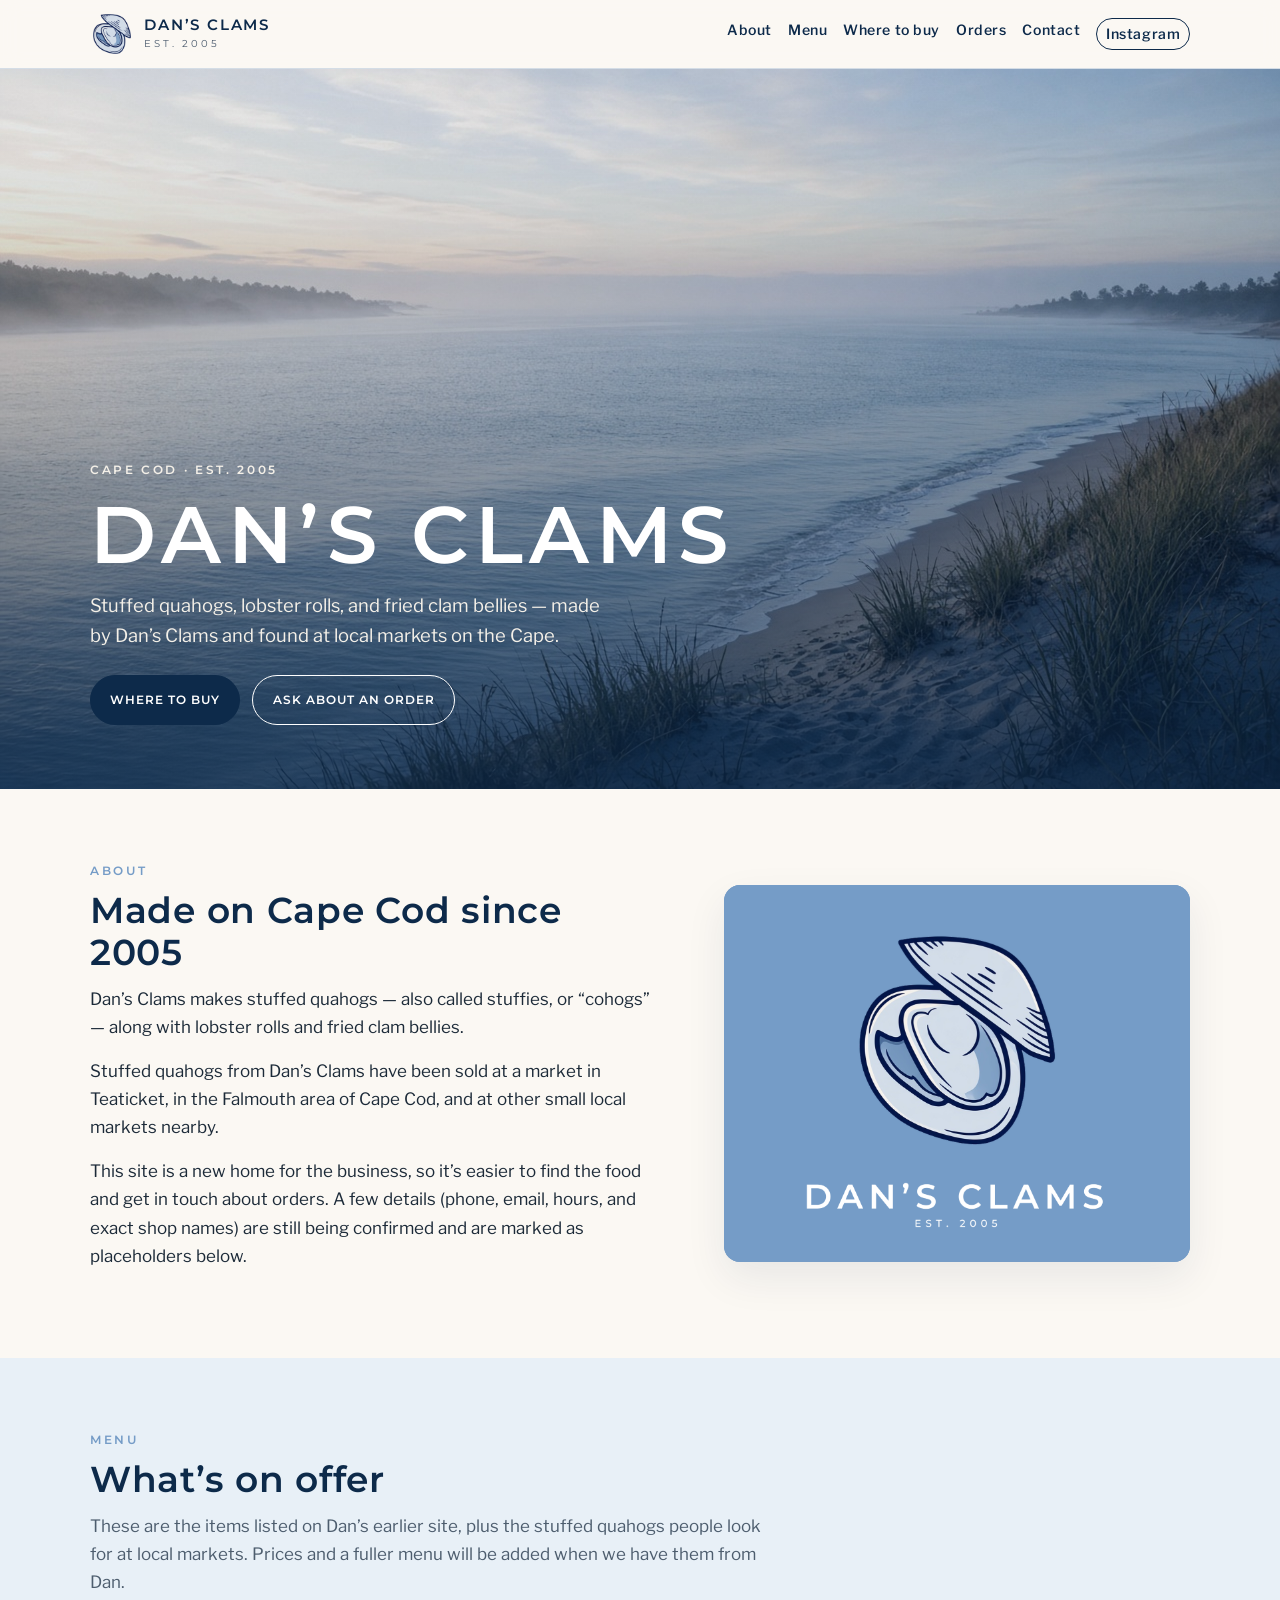
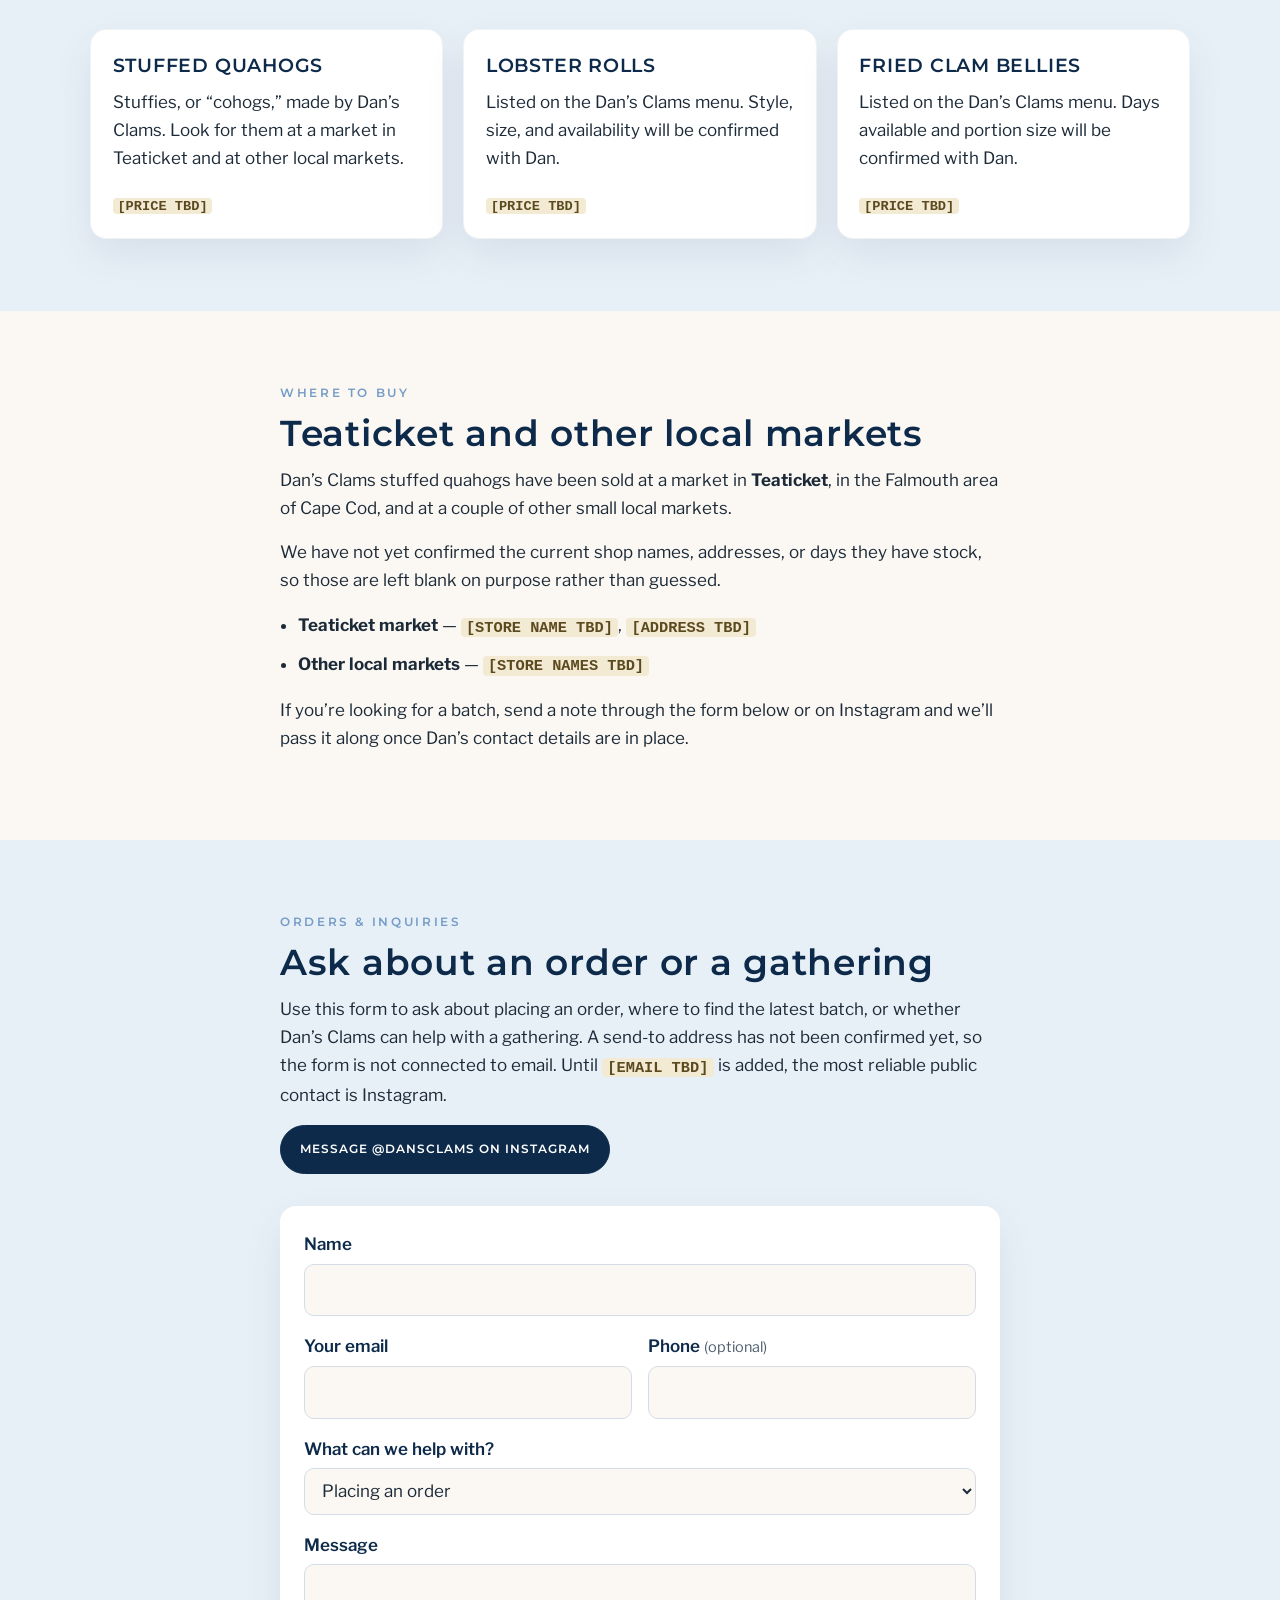
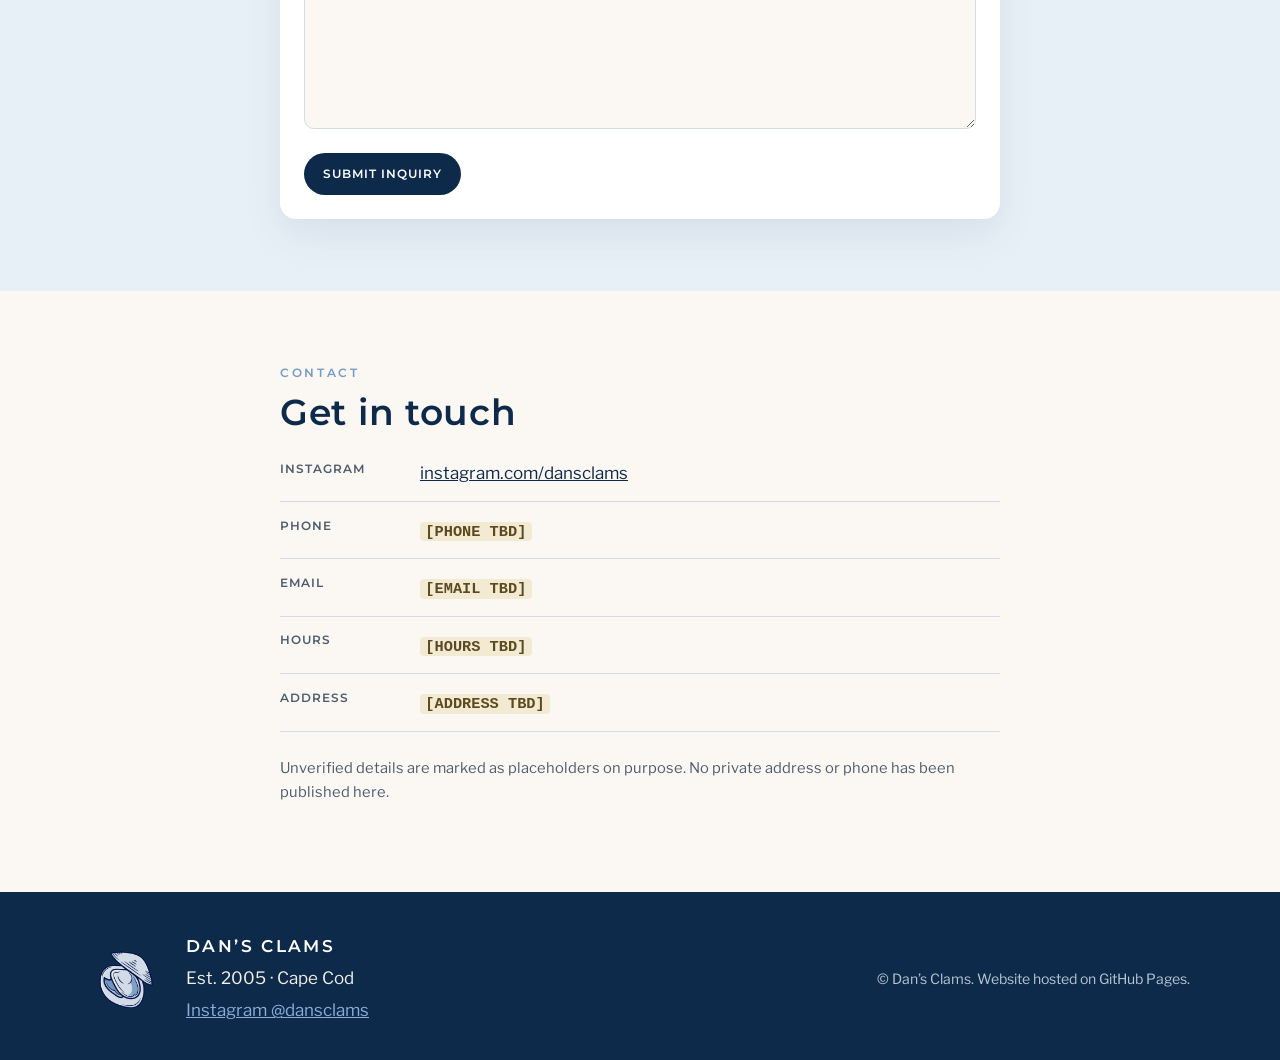
==== index.html @ d3ee6e99 "Add Dan's Clams website and brand assets Static, mobile-first site for Dan's Clams (Cape Cod): stuff" ====
<!DOCTYPE html>
<html lang="en">
<head>
  <meta charset="utf-8">
  <meta name="viewport" content="width=device-width, initial-scale=1">
  <title>Dan’s Clams — Stuffed Quahogs on Cape Cod</title>
  <meta name="description" content="Dan’s Clams, est. 2005. Stuffed quahogs, lobster rolls, and fried clam bellies. Look for them at a market in Teaticket and other local Cape Cod markets.">
  <link rel="canonical" href="https://platinum00001.github.io/dans-clams/">
  <meta property="og:title" content="Dan’s Clams — Stuffed Quahogs on Cape Cod">
  <meta property="og:description" content="Stuffed quahogs, lobster rolls, and fried clam bellies. Est. 2005.">
  <meta property="og:image" content="https://platinum00001.github.io/dans-clams/assets/brand/png/facebook-cover.png">
  <meta property="og:type" content="website">
  <meta name="twitter:card" content="summary_large_image">
  <link rel="icon" type="image/png" sizes="32x32" href="assets/brand/png/favicon-32.png">
  <link rel="icon" type="image/png" sizes="512x512" href="assets/brand/png/favicon-512.png">
  <link rel="apple-touch-icon" href="assets/brand/png/apple-touch-icon.png">
  <link rel="preconnect" href="https://fonts.googleapis.com">
  <link rel="preconnect" href="https://fonts.gstatic.com" crossorigin>
  <link href="https://fonts.googleapis.com/css2?family=Libre+Franklin:ital,wght@0,400;0,500;0,600;1,400&family=Montserrat:wght@500;600;700&display=swap" rel="stylesheet">
  <link rel="stylesheet" href="css/styles.css">
</head>
<body>
  <a class="skip-link" href="#main">Skip to content</a>

  <header class="site-header">
    <div class="wrap header-inner">
      <a class="wordmark" href="#top">
        <img src="assets/brand/png/clam-icon-transparent.png" width="56" height="59" alt="">
        <span class="wordmark-text">
          <span class="wordmark-name">Dan’s Clams</span>
          <span class="wordmark-est">Est. 2005</span>
        </span>
      </a>
      <nav class="nav" aria-label="Primary">
        <a href="#about">About</a>
        <a href="#menu">Menu</a>
        <a href="#where">Where to buy</a>
        <a href="#inquire">Orders</a>
        <a href="#contact">Contact</a>
        <a class="nav-ig" href="https://www.instagram.com/dansclams" rel="noopener noreferrer" target="_blank">Instagram</a>
      </nav>
    </div>
  </header>

  <main id="main">
    <section class="hero" id="top" aria-labelledby="hero-title">
      <img class="hero-photo" src="assets/brand/png/hero-beach.png" alt="A quiet Cape Cod shoreline at first light.">
      <div class="hero-scrim"></div>
      <div class="wrap hero-copy">
        <p class="eyebrow">Cape Cod · Est. 2005</p>
        <h1 id="hero-title">Dan’s Clams</h1>
        <p class="lede">Stuffed quahogs, lobster rolls, and fried clam bellies — made by Dan’s Clams and found at local markets on the Cape.</p>
        <p class="hero-actions">
          <a class="btn btn-primary" href="#where">Where to buy</a>
          <a class="btn btn-ghost" href="#inquire">Ask about an order</a>
        </p>
      </div>
    </section>

    <section class="section" id="about">
      <div class="wrap split">
        <div>
          <p class="eyebrow">About</p>
          <h2>Made on Cape Cod since 2005</h2>
          <p>Dan’s Clams makes stuffed quahogs — also called stuffies, or “cohogs” — along with lobster rolls and fried clam bellies.</p>
          <p>Stuffed quahogs from Dan’s Clams have been sold at a market in Teaticket, in the Falmouth area of Cape Cod, and at other small local markets nearby.</p>
          <p>This site is a new home for the business, so it’s easier to find the food and get in touch about orders. A few details (phone, email, hours, and exact shop names) are still being confirmed and are marked as placeholders below.</p>
        </div>
        <figure class="about-mark">
          <img src="assets/brand/png/logo-wordmark-on-blue.png" width="700" height="565" alt="Dan’s Clams logo: a line-drawn open quahog, the name Dan’s Clams, and Est. 2005.">
        </figure>
      </div>
    </section>

    <section class="section section-alt" id="menu">
      <div class="wrap">
        <p class="eyebrow">Menu</p>
        <h2>What’s on offer</h2>
        <p class="section-intro">These are the items listed on Dan’s earlier site, plus the stuffed quahogs people look for at local markets. Prices and a fuller menu will be added when we have them from Dan.</p>
        <ul class="cards">
          <li class="card">
            <h3>Stuffed quahogs</h3>
            <p>Stuffies, or “cohogs,” made by Dan’s Clams. Look for them at a market in Teaticket and at other local markets.</p>
            <p class="price"><span class="tbd">[PRICE TBD]</span></p>
          </li>
          <li class="card">
            <h3>Lobster rolls</h3>
            <p>Listed on the Dan’s Clams menu. Style, size, and availability will be confirmed with Dan.</p>
            <p class="price"><span class="tbd">[PRICE TBD]</span></p>
          </li>
          <li class="card">
            <h3>Fried clam bellies</h3>
            <p>Listed on the Dan’s Clams menu. Days available and portion size will be confirmed with Dan.</p>
            <p class="price"><span class="tbd">[PRICE TBD]</span></p>
          </li>
        </ul>
      </div>
    </section>

    <section class="section" id="where">
      <div class="wrap narrow">
        <p class="eyebrow">Where to buy</p>
        <h2>Teaticket and other local markets</h2>
        <p>Dan’s Clams stuffed quahogs have been sold at a market in <strong>Teaticket</strong>, in the Falmouth area of Cape Cod, and at a couple of other small local markets.</p>
        <p>We have not yet confirmed the current shop names, addresses, or days they have stock, so those are left blank on purpose rather than guessed.</p>
        <ul class="plain-list">
          <li><strong>Teaticket market</strong> — <span class="tbd">[STORE NAME TBD]</span>, <span class="tbd">[ADDRESS TBD]</span></li>
          <li><strong>Other local markets</strong> — <span class="tbd">[STORE NAMES TBD]</span></li>
        </ul>
        <p>If you’re looking for a batch, send a note through the form below or on Instagram and we’ll pass it along once Dan’s contact details are in place.</p>
      </div>
    </section>

    <section class="section section-alt" id="inquire">
      <div class="wrap narrow">
        <p class="eyebrow">Orders &amp; inquiries</p>
        <h2>Ask about an order or a gathering</h2>
        <p>Use this form to ask about placing an order, where to find the latest batch, or whether Dan’s Clams can help with a gathering. A send-to address has not been confirmed yet, so the form is not connected to email. Until <span class="tbd">[EMAIL TBD]</span> is added, the most reliable public contact is Instagram.</p>
        <p><a class="btn btn-primary" href="https://www.instagram.com/dansclams" rel="noopener noreferrer" target="_blank">Message @dansclams on Instagram</a></p>
        <form class="inquire-form" action="#" method="post" onsubmit="return window.dansClamsForm(event)">
          <div class="field">
            <label for="name">Name</label>
            <input id="name" name="name" type="text" autocomplete="name" required>
          </div>
          <div class="field-row">
            <div class="field">
              <label for="email">Your email</label>
              <input id="email" name="email" type="email" autocomplete="email" required>
            </div>
            <div class="field">
              <label for="phone">Phone <span class="optional">(optional)</span></label>
              <input id="phone" name="phone" type="tel" autocomplete="tel">
            </div>
          </div>
          <div class="field">
            <label for="topic">What can we help with?</label>
            <select id="topic" name="topic">
              <option value="order">Placing an order</option>
              <option value="where">Where to buy</option>
              <option value="gathering">A gathering or event</option>
              <option value="other">Something else</option>
            </select>
          </div>
          <div class="field">
            <label for="message">Message</label>
            <textarea id="message" name="message" rows="5" required></textarea>
          </div>
          <button class="btn btn-primary" type="submit">Submit inquiry</button>
          <p class="form-note" id="form-note" hidden></p>
        </form>
      </div>
    </section>

    <section class="section" id="contact">
      <div class="wrap narrow">
        <p class="eyebrow">Contact</p>
        <h2>Get in touch</h2>
        <dl class="contact-list">
          <div>
            <dt>Instagram</dt>
            <dd><a href="https://www.instagram.com/dansclams" rel="noopener noreferrer" target="_blank">instagram.com/dansclams</a></dd>
          </div>
          <div>
            <dt>Phone</dt>
            <dd><span class="tbd">[PHONE TBD]</span></dd>
          </div>
          <div>
            <dt>Email</dt>
            <dd><span class="tbd">[EMAIL TBD]</span></dd>
          </div>
          <div>
            <dt>Hours</dt>
            <dd><span class="tbd">[HOURS TBD]</span></dd>
          </div>
          <div>
            <dt>Address</dt>
            <dd><span class="tbd">[ADDRESS TBD]</span></dd>
          </div>
        </dl>
        <p class="fineprint">Unverified details are marked as placeholders on purpose. No private address or phone has been published here.</p>
      </div>
    </section>
  </main>

  <footer class="site-footer">
    <div class="wrap footer-inner">
      <img class="footer-mark" src="assets/brand/png/logo-icon.png" width="72" height="72" alt="">
      <div>
        <p class="footer-name">Dan’s Clams</p>
        <p>Est. 2005 · Cape Cod</p>
        <p><a href="https://www.instagram.com/dansclams" rel="noopener noreferrer" target="_blank">Instagram @dansclams</a></p>
      </div>
      <p class="footer-copy">© Dan’s Clams. Website hosted on GitHub Pages.</p>
    </div>
  </footer>

  <script>
    window.dansClamsForm = function (event) {
      event.preventDefault();
      var note = document.getElementById("form-note");
      note.hidden = false;
      note.textContent = "Thanks — this form is not connected yet, because an email address has not been confirmed ([EMAIL TBD]). Please send a message on Instagram at instagram.com/dansclams in the meantime.";
      return false;
    };
  </script>
</body>
</html>
---- css/styles.css ----
/* Dan’s Clams — coastal, mobile-first */
:root {
  --navy: #0d2a4a;
  --navy-soft: #1a3d63;
  --blue: #759cc7;
  --blue-soft: #8aadd5;
  --blue-wash: #e8f0f7;
  --sand: #f4f0e8;
  --cream: #fbf8f3;
  --white: #ffffff;
  --ink: #1c2a38;
  --muted: #4d5d6e;
  --line: #d4dde6;
  --tbd-bg: #f3ead4;
  --tbd-ink: #5c4a1f;
  --radius: 16px;
  --shadow: 0 16px 40px rgba(13, 42, 74, 0.08);
  --font-display: "Montserrat", "Helvetica Neue", sans-serif;
  --font-body: "Libre Franklin", "Segoe UI", sans-serif;
  --header-h: 4.25rem;
}

*, *::before, *::after { box-sizing: border-box; }
html { scroll-behavior: smooth; }
body {
  margin: 0;
  font-family: var(--font-body);
  font-size: 1.0625rem;
  line-height: 1.65;
  color: var(--ink);
  background: var(--cream);
}
img { max-width: 100%; height: auto; display: block; }
a { color: var(--navy); }
a:hover { color: var(--navy-soft); }
h1, h2, h3 {
  font-family: var(--font-display);
  letter-spacing: 0.02em;
  line-height: 1.15;
  color: var(--navy);
  font-weight: 600;
  margin: 0 0 0.75rem;
}
h1 { font-size: clamp(2.4rem, 8vw, 5rem); letter-spacing: 0.08em; text-transform: uppercase; }
h2 { font-size: clamp(1.6rem, 4vw, 2.25rem); }
h3 { font-size: 1.2rem; letter-spacing: 0.04em; text-transform: uppercase; }
p { margin: 0 0 1rem; }
.wrap {
  width: min(1100px, calc(100% - 2rem));
  margin-inline: auto;
}
.wrap.narrow { width: min(720px, calc(100% - 2rem)); }

.skip-link {
  position: absolute;
  left: 1rem;
  top: -4rem;
  background: var(--navy);
  color: var(--white);
  padding: 0.5rem 0.8rem;
  z-index: 100;
}
.skip-link:focus { top: 1rem; color: var(--white); }

.tbd {
  display: inline;
  background: var(--tbd-bg);
  color: var(--tbd-ink);
  font-family: ui-monospace, "SF Mono", Menlo, monospace;
  font-size: 0.9em;
  font-weight: 600;
  padding: 0.05em 0.35em;
  border-radius: 4px;
}

/* Header */
.site-header {
  position: sticky;
  top: 0;
  z-index: 20;
  background: rgba(251, 248, 243, 0.92);
  backdrop-filter: blur(10px);
  border-bottom: 1px solid var(--line);
}
.header-inner {
  display: flex;
  align-items: center;
  justify-content: space-between;
  gap: 1rem;
  min-height: var(--header-h);
}
.wordmark {
  display: flex;
  align-items: center;
  gap: 0.65rem;
  text-decoration: none;
  color: var(--navy);
  flex-shrink: 0;
}
.wordmark img { width: 44px; height: auto; }
.wordmark-text { display: flex; flex-direction: column; }
.wordmark-name {
  font-family: var(--font-display);
  font-weight: 600;
  letter-spacing: 0.12em;
  text-transform: uppercase;
  font-size: 0.92rem;
  line-height: 1.1;
}
.wordmark-est {
  font-family: var(--font-display);
  font-size: 0.62rem;
  letter-spacing: 0.28em;
  text-transform: uppercase;
  color: var(--muted);
  margin-top: 0.15rem;
}
.nav {
  display: flex;
  flex-wrap: wrap;
  justify-content: flex-end;
  gap: 0.25rem 1rem;
}
.nav a {
  text-decoration: none;
  color: var(--navy);
  font-size: 0.88rem;
  font-weight: 550;
  letter-spacing: 0.04em;
}
.nav a:hover, .nav a:focus-visible { text-decoration: underline; text-underline-offset: 4px; }
.nav-ig {
  border: 1px solid var(--navy);
  padding: 0.2rem 0.55rem;
  border-radius: 999px;
}

/* Hero */
.hero {
  position: relative;
  min-height: min(86vh, 720px);
  display: flex;
  align-items: flex-end;
  color: var(--navy);
  overflow: hidden;
}
.hero-photo {
  position: absolute;
  inset: 0;
  width: 100%;
  height: 100%;
  object-fit: cover;
  object-position: center;
}
.hero-scrim {
  position: absolute;
  inset: 0;
  background: linear-gradient(180deg, rgba(13, 42, 74, 0.08) 0%, rgba(13, 42, 74, 0.22) 40%, rgba(13, 42, 74, 0.72) 100%);
}
.hero-copy {
  position: relative;
  z-index: 1;
  padding: 5rem 0 3rem;
  color: var(--white);
  max-width: 42rem;
  margin-left: max(1rem, calc((100% - 1100px) / 2));
  margin-right: 1rem;
}
.hero-copy .eyebrow,
.hero-copy .lede { color: var(--sand); }
.hero-copy h1 { color: var(--white); margin-bottom: 0.6rem; }
.lede { font-size: 1.15rem; max-width: 32rem; }
.eyebrow {
  font-family: var(--font-display);
  text-transform: uppercase;
  letter-spacing: 0.22em;
  font-size: 0.75rem;
  font-weight: 600;
  color: var(--blue);
  margin-bottom: 0.6rem;
}
.hero-actions { display: flex; flex-wrap: wrap; gap: 0.75rem; margin-top: 1.5rem; }

.btn {
  display: inline-block;
  text-decoration: none;
  font-family: var(--font-display);
  font-weight: 600;
  letter-spacing: 0.08em;
  text-transform: uppercase;
  font-size: 0.78rem;
  padding: 0.85rem 1.2rem;
  border-radius: 999px;
  border: 1px solid transparent;
  cursor: pointer;
}
.btn-primary {
  background: var(--navy);
  color: var(--white);
  border-color: var(--navy);
}
.btn-primary:hover { background: var(--navy-soft); color: var(--white); }
.btn-ghost {
  background: transparent;
  color: var(--white);
  border-color: var(--white);
}
.btn-ghost:hover { background: var(--white); color: var(--navy); }

/* Sections */
.section { padding: 4.5rem 0; }
.section-alt { background: var(--blue-wash); }
.section-intro { color: var(--muted); max-width: 42rem; }
.split {
  display: grid;
  gap: 2.5rem;
  align-items: center;
}
@media (min-width: 800px) {
  .split { grid-template-columns: 1.1fr 0.9fr; gap: 4rem; }
}
.about-mark {
  margin: 0;
  background: var(--blue);
  border-radius: var(--radius);
  overflow: hidden;
  box-shadow: var(--shadow);
}
.about-mark img { width: 100%; }

.cards {
  list-style: none;
  padding: 0;
  margin: 2rem 0 0;
  display: grid;
  gap: 1.25rem;
}
@media (min-width: 700px) {
  .cards { grid-template-columns: repeat(3, 1fr); }
}
.card {
  background: var(--white);
  border-radius: var(--radius);
  padding: 1.5rem 1.35rem 1.25rem;
  box-shadow: var(--shadow);
  border: 1px solid rgba(13, 42, 74, 0.06);
}
.card p:last-child { margin-bottom: 0; }
.price { margin-top: 1.25rem; font-size: 0.95rem; }

.plain-list { padding-left: 1.1rem; }
.plain-list li { margin-bottom: 0.6rem; }

.inquire-form {
  margin-top: 2rem;
  background: var(--white);
  padding: 1.5rem;
  border-radius: var(--radius);
  box-shadow: var(--shadow);
}
.field { margin-bottom: 1rem; }
.field-row { display: grid; gap: 1rem; }
@media (min-width: 600px) {
  .field-row { grid-template-columns: 1fr 1fr; }
}
label { display: block; font-weight: 600; margin-bottom: 0.35rem; color: var(--navy); }
.optional { font-weight: 400; color: var(--muted); font-size: 0.85em; }
input, select, textarea {
  width: 100%;
  font: inherit;
  padding: 0.7rem 0.8rem;
  border: 1px solid var(--line);
  border-radius: 10px;
  background: var(--cream);
  color: var(--ink);
}
input:focus, select:focus, textarea:focus {
  outline: 2px solid var(--blue);
  outline-offset: 1px;
  background: var(--white);
}
.inquire-form .btn { border: 0; }
.form-note {
  margin: 1rem 0 0;
  padding: 0.85rem 1rem;
  background: var(--tbd-bg);
  color: var(--tbd-ink);
  border-radius: 10px;
}

.contact-list { margin: 0 0 1.5rem; }
.contact-list > div {
  display: grid;
  grid-template-columns: 8rem 1fr;
  gap: 0.75rem;
  padding: 0.85rem 0;
  border-bottom: 1px solid var(--line);
}
.contact-list dt {
  font-family: var(--font-display);
  text-transform: uppercase;
  letter-spacing: 0.08em;
  font-size: 0.75rem;
  font-weight: 600;
  color: var(--muted);
}
.contact-list dd { margin: 0; }
.fineprint { color: var(--muted); font-size: 0.92rem; }

.site-footer {
  background: var(--navy);
  color: var(--sand);
  padding: 2.5rem 0;
}
.footer-inner {
  display: grid;
  gap: 1rem;
  justify-items: start;
}
.footer-mark { width: 72px; height: 72px; }
.footer-name {
  font-family: var(--font-display);
  letter-spacing: 0.14em;
  text-transform: uppercase;
  font-weight: 600;
  color: var(--white);
  margin-bottom: 0.25rem;
}
.site-footer a { color: var(--blue-soft); }
.site-footer p { margin: 0 0 0.25rem; }
.footer-copy { margin-top: 0.75rem; font-size: 0.88rem; color: #b7c6d4; }
@media (min-width: 700px) {
  .footer-inner {
    grid-template-columns: auto 1fr auto;
    align-items: center;
    gap: 1.5rem;
  }
  .footer-copy { margin-top: 0; }
}


@media (max-width: 700px) {
  .nav { display: none; }
  .nav.open, .header-inner { flex-wrap: wrap; }
  /* Keep a compact wrap of key links under the logo on small screens */
  .nav {
    display: flex;
    width: 100%;
    justify-content: flex-start;
    padding-bottom: 0.7rem;
    gap: 0.65rem 0.9rem;
  }
  .hero { min-height: 70vh; }
  .hero-copy { padding-top: 3rem; }
  .contact-list > div { grid-template-columns: 1fr; gap: 0.2rem; }
}
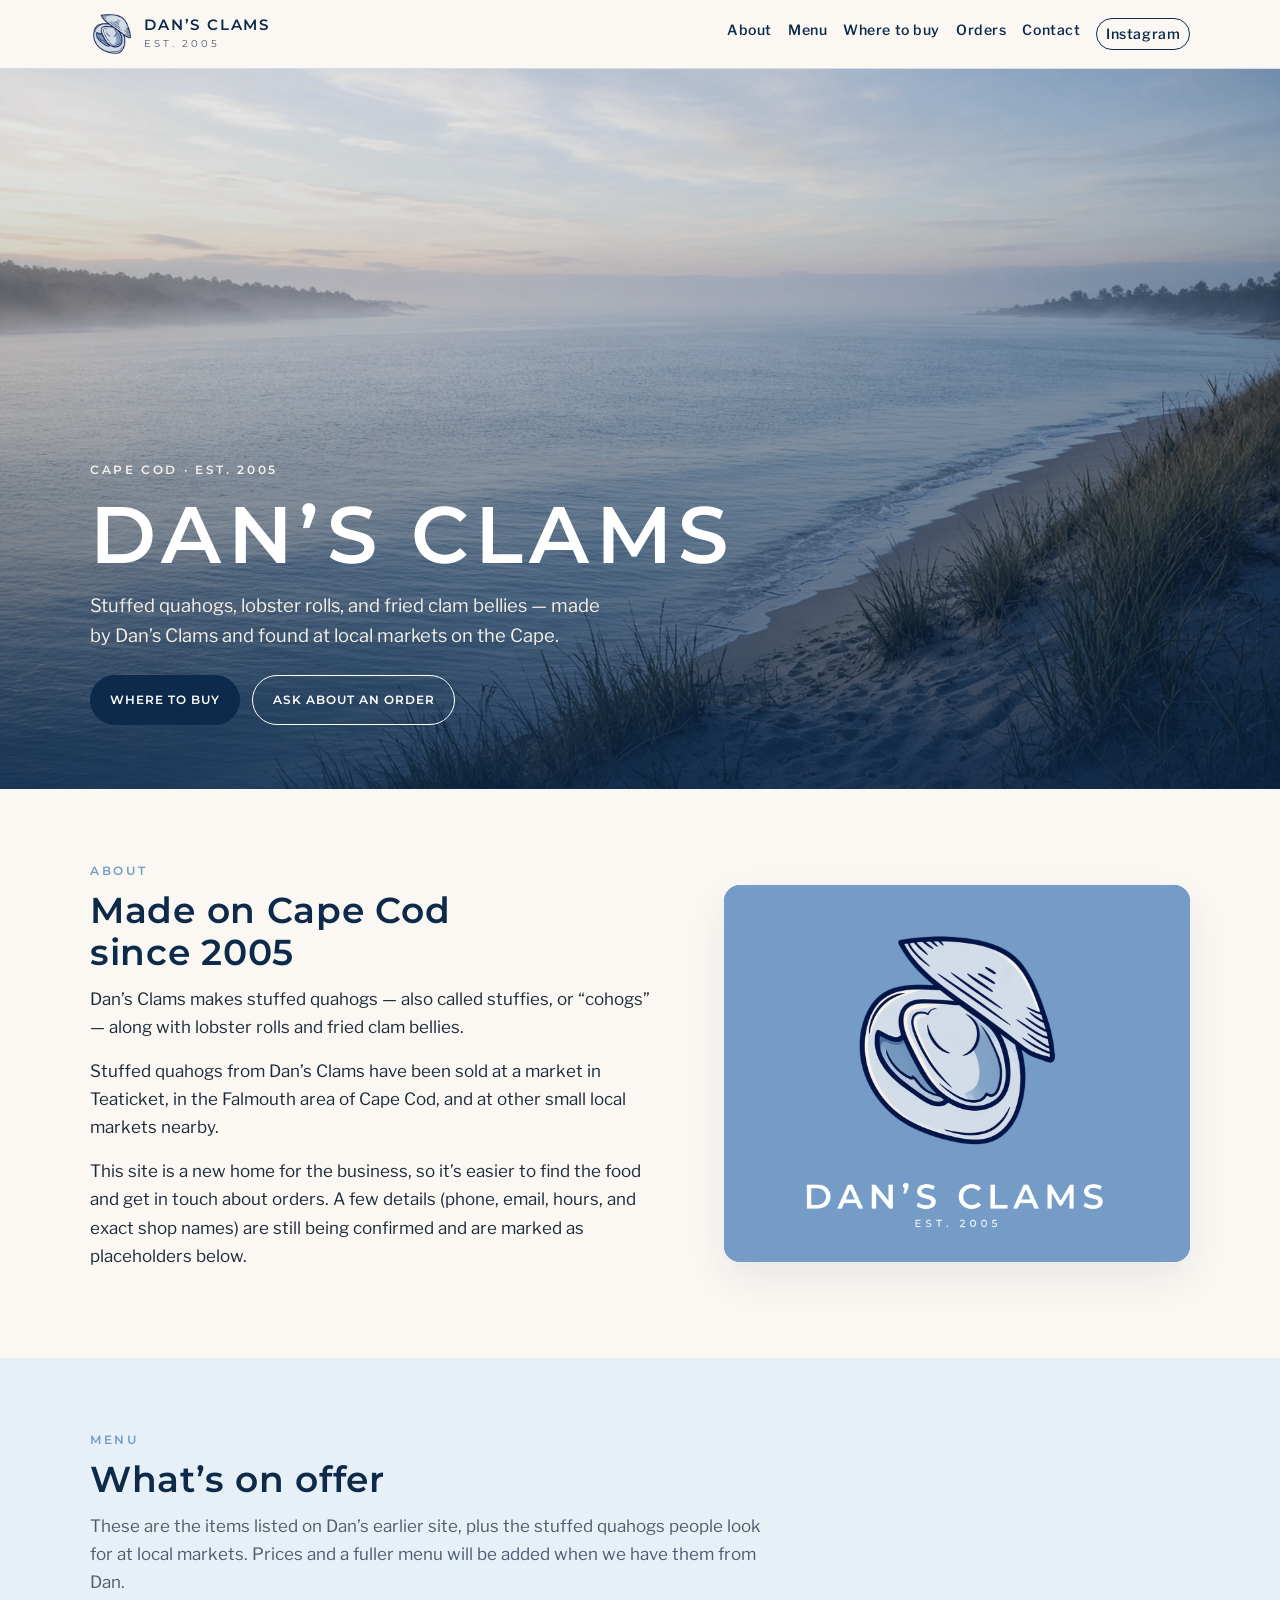
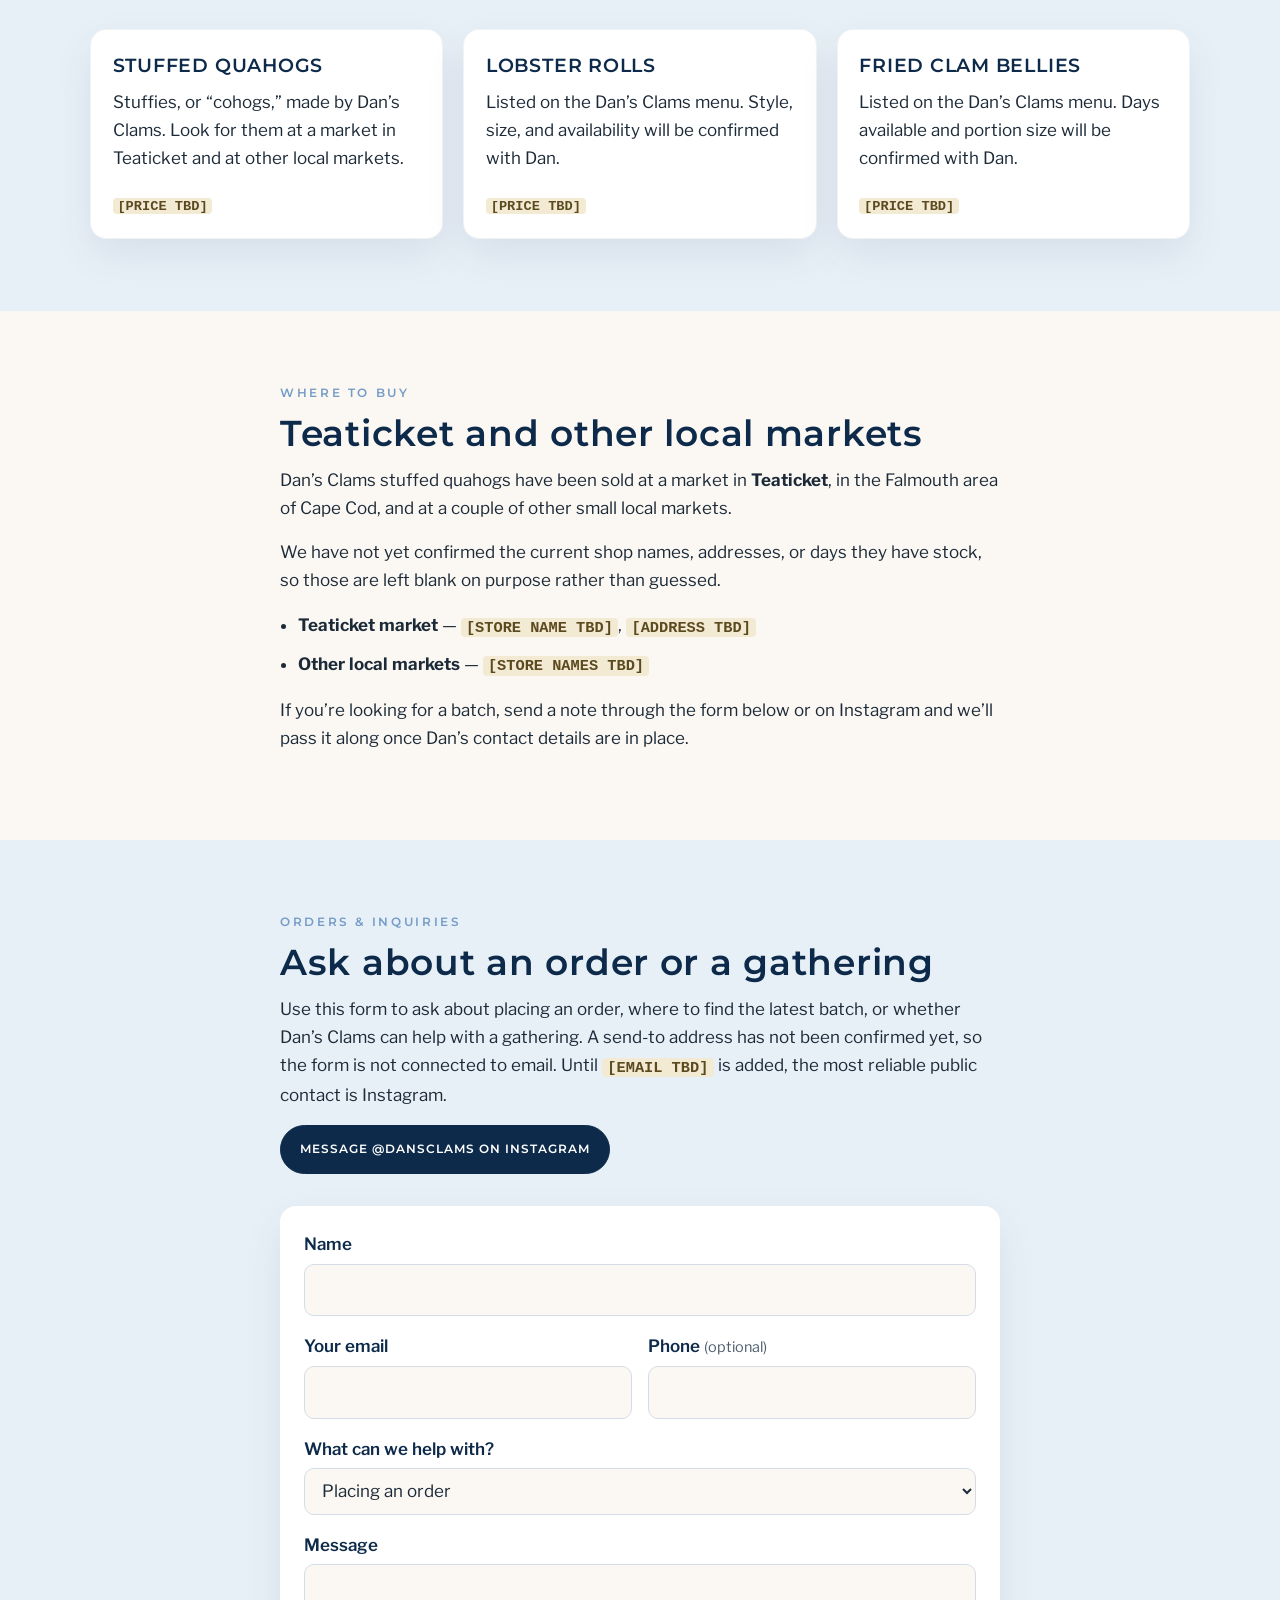
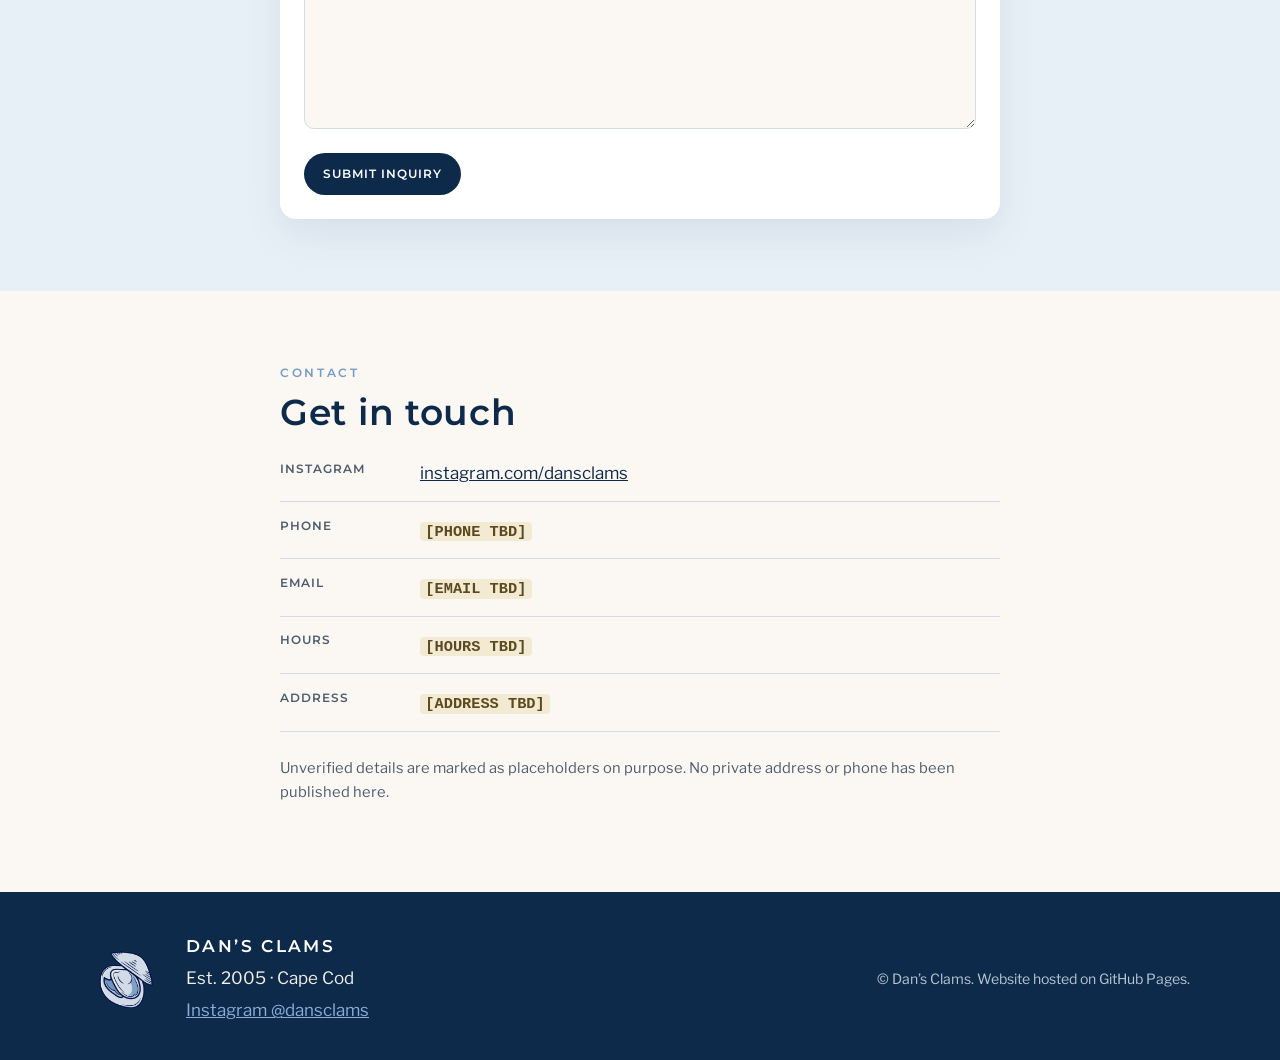
==== commit 9f9b9806: "Keep “since 2005” together in the about heading" ====
--- a/index.html
+++ b/index.html
@@ -61,7 +61,7 @@
       <div class="wrap split">
         <div>
           <p class="eyebrow">About</p>
-          <h2>Made on Cape Cod since 2005</h2>
+          <h2>Made on Cape Cod since&nbsp;2005</h2>
           <p>Dan’s Clams makes stuffed quahogs — also called stuffies, or “cohogs” — along with lobster rolls and fried clam bellies.</p>
           <p>Stuffed quahogs from Dan’s Clams have been sold at a market in Teaticket, in the Falmouth area of Cape Cod, and at other small local markets nearby.</p>
           <p>This site is a new home for the business, so it’s easier to find the food and get in touch about orders. A few details (phone, email, hours, and exact shop names) are still being confirmed and are marked as placeholders below.</p>
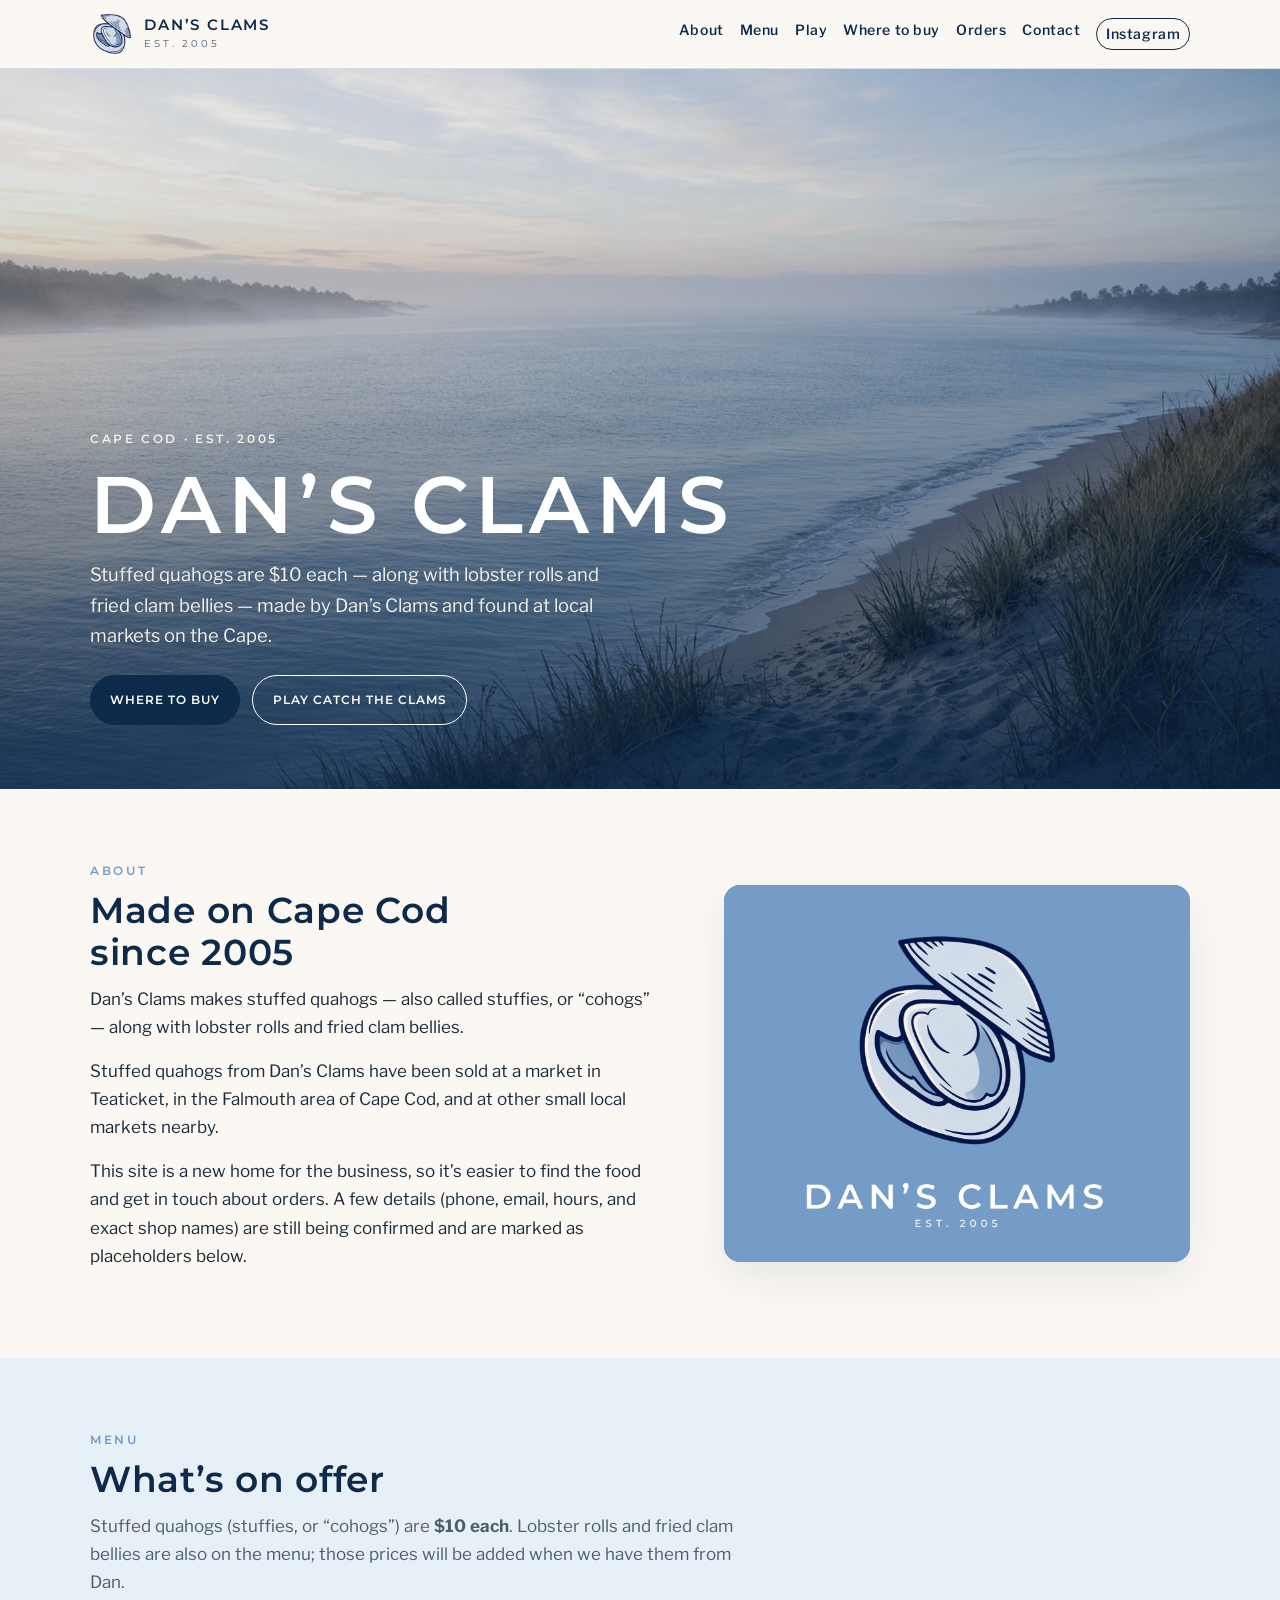
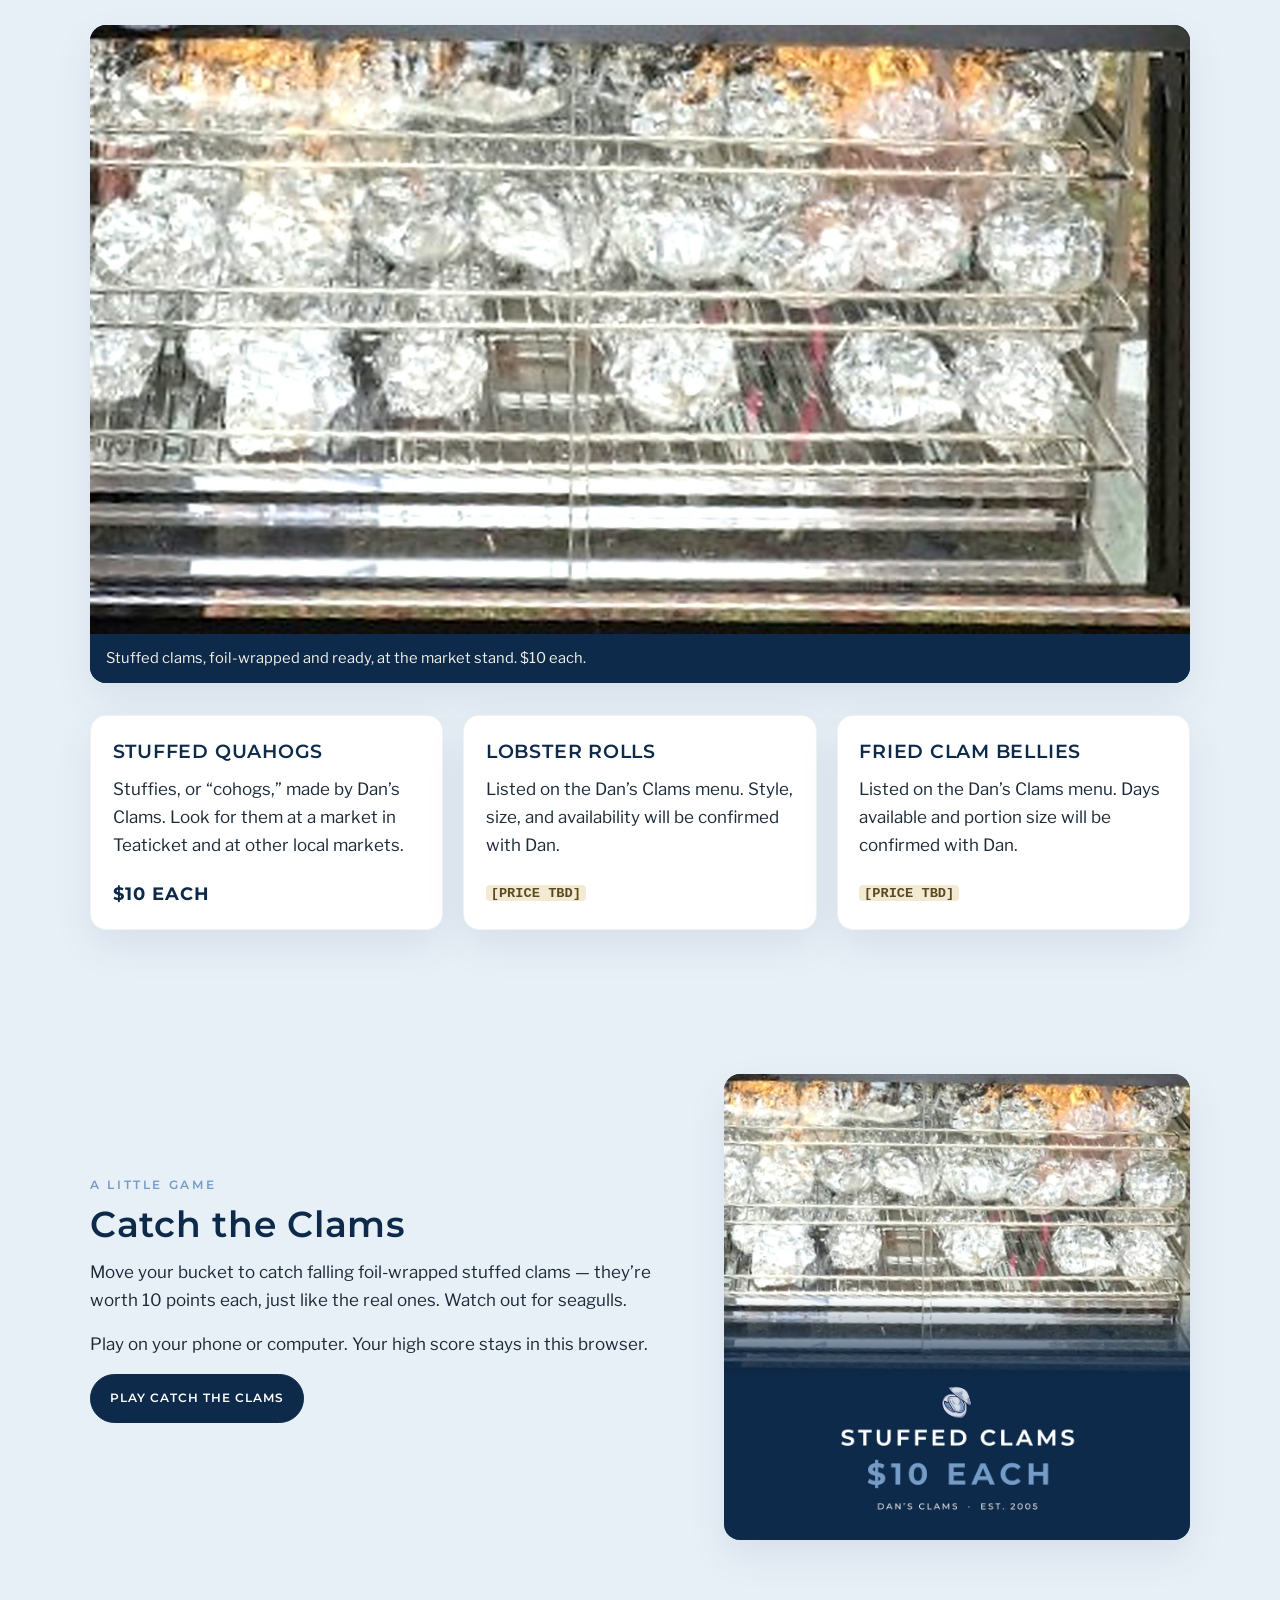
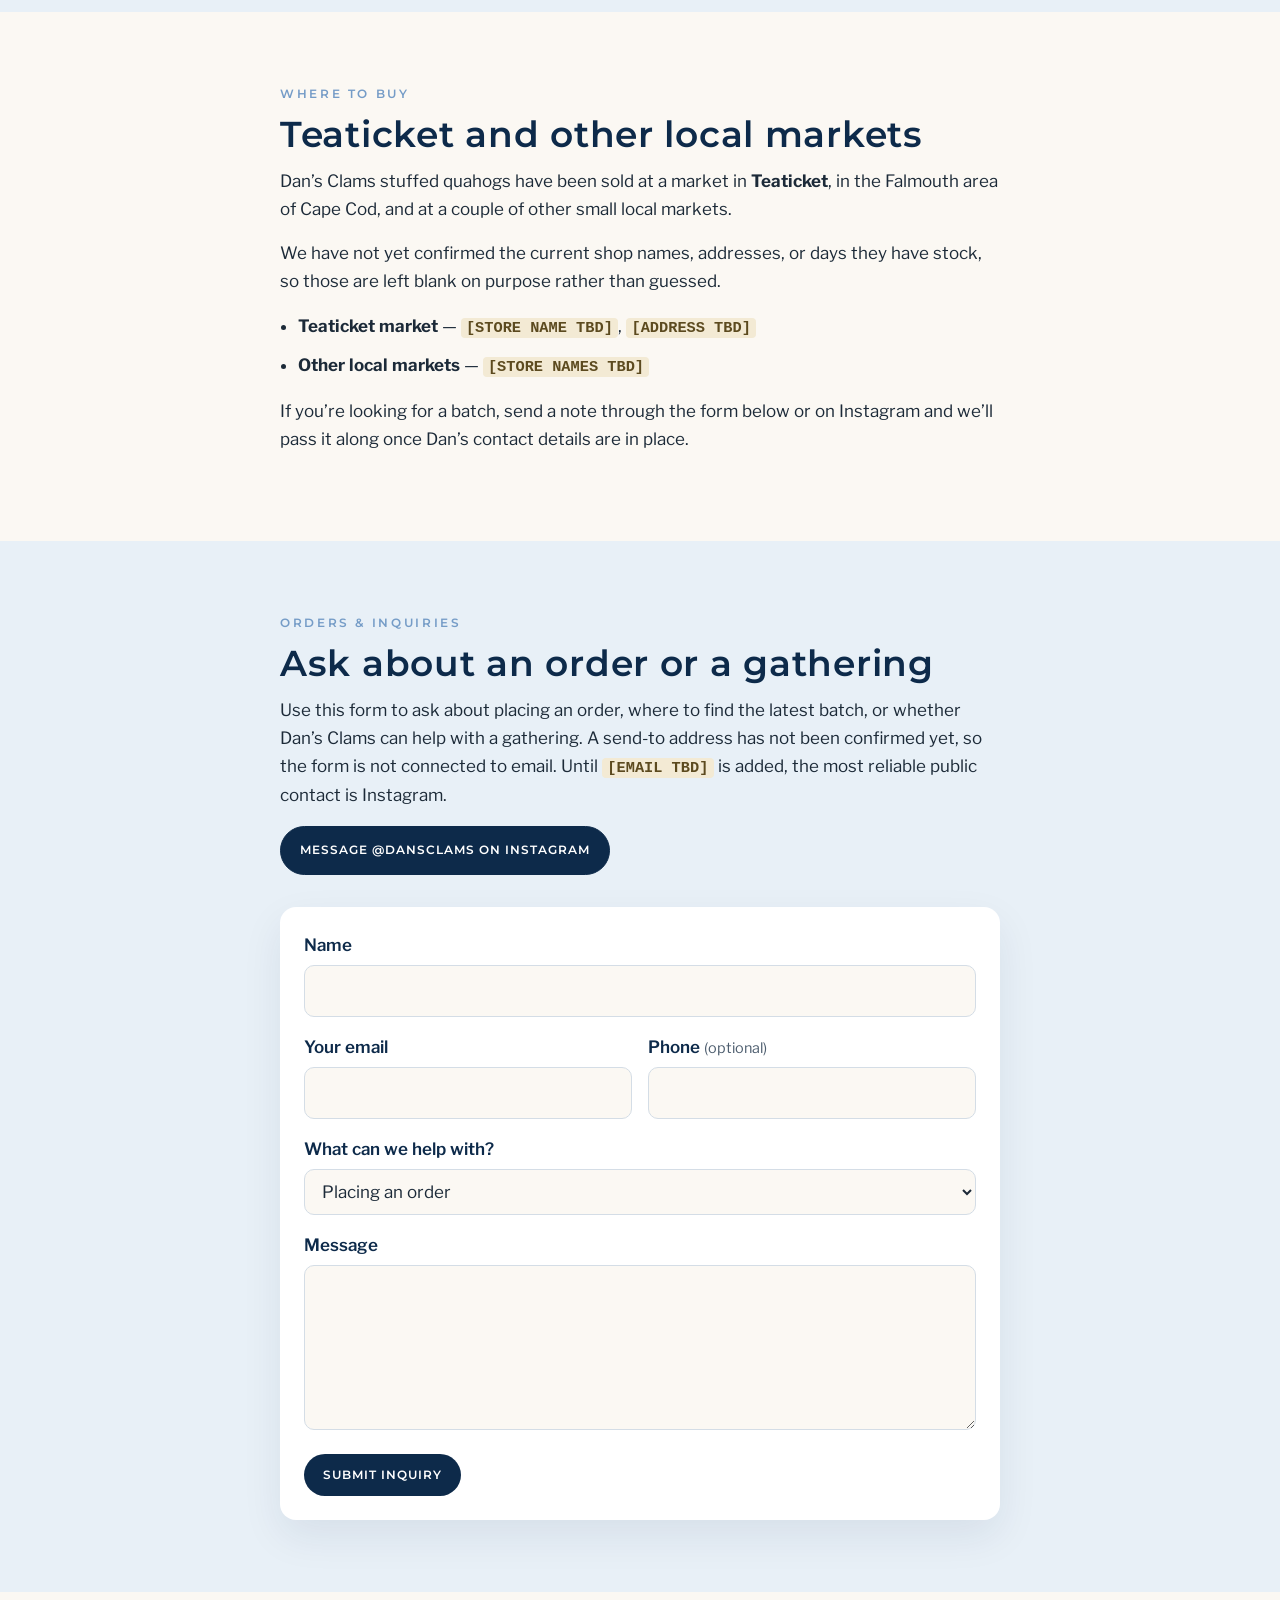
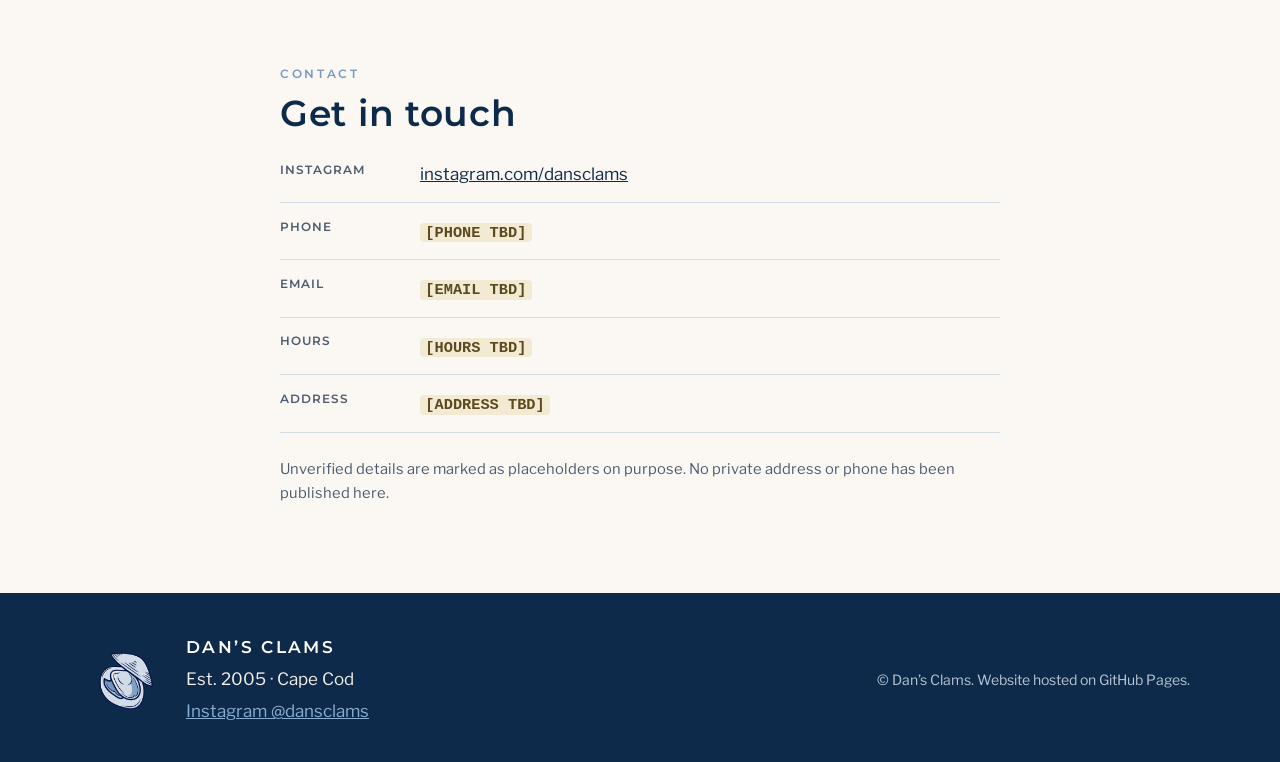
==== commit f71e4559: "Add stand photos, $10 stuffed-clam price, and Catch the Clams game Stuffed quahogs are $10 each. The" ====
--- a/index.html
+++ b/index.html
@@ -4,10 +4,10 @@
   <meta charset="utf-8">
   <meta name="viewport" content="width=device-width, initial-scale=1">
   <title>Dan’s Clams — Stuffed Quahogs on Cape Cod</title>
-  <meta name="description" content="Dan’s Clams, est. 2005. Stuffed quahogs, lobster rolls, and fried clam bellies. Look for them at a market in Teaticket and other local Cape Cod markets.">
+  <meta name="description" content="Dan’s Clams, est. 2005. Stuffed quahogs are $10 each. Also lobster rolls and fried clam bellies. Look for them at a market in Teaticket and other local Cape Cod markets.">
   <link rel="canonical" href="https://platinum00001.github.io/dans-clams/">
   <meta property="og:title" content="Dan’s Clams — Stuffed Quahogs on Cape Cod">
-  <meta property="og:description" content="Stuffed quahogs, lobster rolls, and fried clam bellies. Est. 2005.">
+  <meta property="og:description" content="Stuffed quahogs are $10 each. Lobster rolls and fried clam bellies too. Est. 2005.">
   <meta property="og:image" content="https://platinum00001.github.io/dans-clams/assets/brand/png/facebook-cover.png">
   <meta property="og:type" content="website">
   <meta name="twitter:card" content="summary_large_image">
@@ -34,6 +34,7 @@
       <nav class="nav" aria-label="Primary">
         <a href="#about">About</a>
         <a href="#menu">Menu</a>
+        <a href="game.html">Play</a>
         <a href="#where">Where to buy</a>
         <a href="#inquire">Orders</a>
         <a href="#contact">Contact</a>
@@ -49,10 +50,10 @@
       <div class="wrap hero-copy">
         <p class="eyebrow">Cape Cod · Est. 2005</p>
         <h1 id="hero-title">Dan’s Clams</h1>
-        <p class="lede">Stuffed quahogs, lobster rolls, and fried clam bellies — made by Dan’s Clams and found at local markets on the Cape.</p>
+        <p class="lede">Stuffed quahogs are $10 each — along with lobster rolls and fried clam bellies — made by Dan’s Clams and found at local markets on the Cape.</p>
         <p class="hero-actions">
           <a class="btn btn-primary" href="#where">Where to buy</a>
-          <a class="btn btn-ghost" href="#inquire">Ask about an order</a>
+          <a class="btn btn-ghost" href="game.html">Play Catch the Clams</a>
         </p>
       </div>
     </section>
@@ -76,12 +77,16 @@
       <div class="wrap">
         <p class="eyebrow">Menu</p>
         <h2>What’s on offer</h2>
-        <p class="section-intro">These are the items listed on Dan’s earlier site, plus the stuffed quahogs people look for at local markets. Prices and a fuller menu will be added when we have them from Dan.</p>
+        <p class="section-intro">Stuffed quahogs (stuffies, or “cohogs”) are <strong>$10 each</strong>. Lobster rolls and fried clam bellies are also on the menu; those prices will be added when we have them from Dan.</p>
+        <figure class="menu-photo">
+          <img src="assets/photos/clam-case.jpg" width="1616" height="896" alt="Foil-wrapped stuffed clams stacked on racks in a heated display case at the Dan’s Clams market stand.">
+          <figcaption>Stuffed clams, foil-wrapped and ready, at the market stand. $10 each.</figcaption>
+        </figure>
         <ul class="cards">
           <li class="card">
             <h3>Stuffed quahogs</h3>
             <p>Stuffies, or “cohogs,” made by Dan’s Clams. Look for them at a market in Teaticket and at other local markets.</p>
-            <p class="price"><span class="tbd">[PRICE TBD]</span></p>
+            <p class="price"><span class="price-now">$10 each</span></p>
           </li>
           <li class="card">
             <h3>Lobster rolls</h3>
@@ -97,6 +102,22 @@
       </div>
     </section>
 
+
+    <section class="section section-alt" id="play">
+      <div class="wrap split">
+        <div>
+          <p class="eyebrow">A little game</p>
+          <h2>Catch the Clams</h2>
+          <p>Move your bucket to catch falling foil-wrapped stuffed clams — they’re worth 10 points each, just like the real ones. Watch out for seagulls.</p>
+          <p>Play on your phone or computer. Your high score stays in this browser.</p>
+          <p><a class="btn btn-primary" href="game.html">Play Catch the Clams</a></p>
+        </div>
+        <figure class="about-mark play-preview">
+          <img src="assets/brand/png/promo-stuffed-clams-10.png" width="1080" height="1080" alt="Dan’s Clams promo: foil-wrapped stuffed clams in a warmer, with the logo and the price $10 each.">
+        </figure>
+      </div>
+    </section>
+
     <section class="section" id="where">
       <div class="wrap narrow">
         <p class="eyebrow">Where to buy</p>
--- a/css/styles.css
+++ b/css/styles.css
@@ -354,3 +354,28 @@
   .hero-copy { padding-top: 3rem; }
   .contact-list > div { grid-template-columns: 1fr; gap: 0.2rem; }
 }
+
+.price-now {
+  font-family: var(--font-display);
+  font-weight: 700;
+  letter-spacing: 0.06em;
+  text-transform: uppercase;
+  color: var(--navy);
+  font-size: 1.15rem;
+}
+.menu-photo {
+  margin: 1.75rem 0 0;
+  border-radius: var(--radius);
+  overflow: hidden;
+  box-shadow: var(--shadow);
+  background: var(--navy);
+}
+.menu-photo img { width: 100%; height: auto; display: block; }
+.menu-photo figcaption {
+  margin: 0;
+  padding: 0.7rem 1rem 0.85rem;
+  background: var(--navy);
+  color: var(--sand);
+  font-size: 0.92rem;
+}
+.play-preview img { width: 100%; height: auto; display: block; }
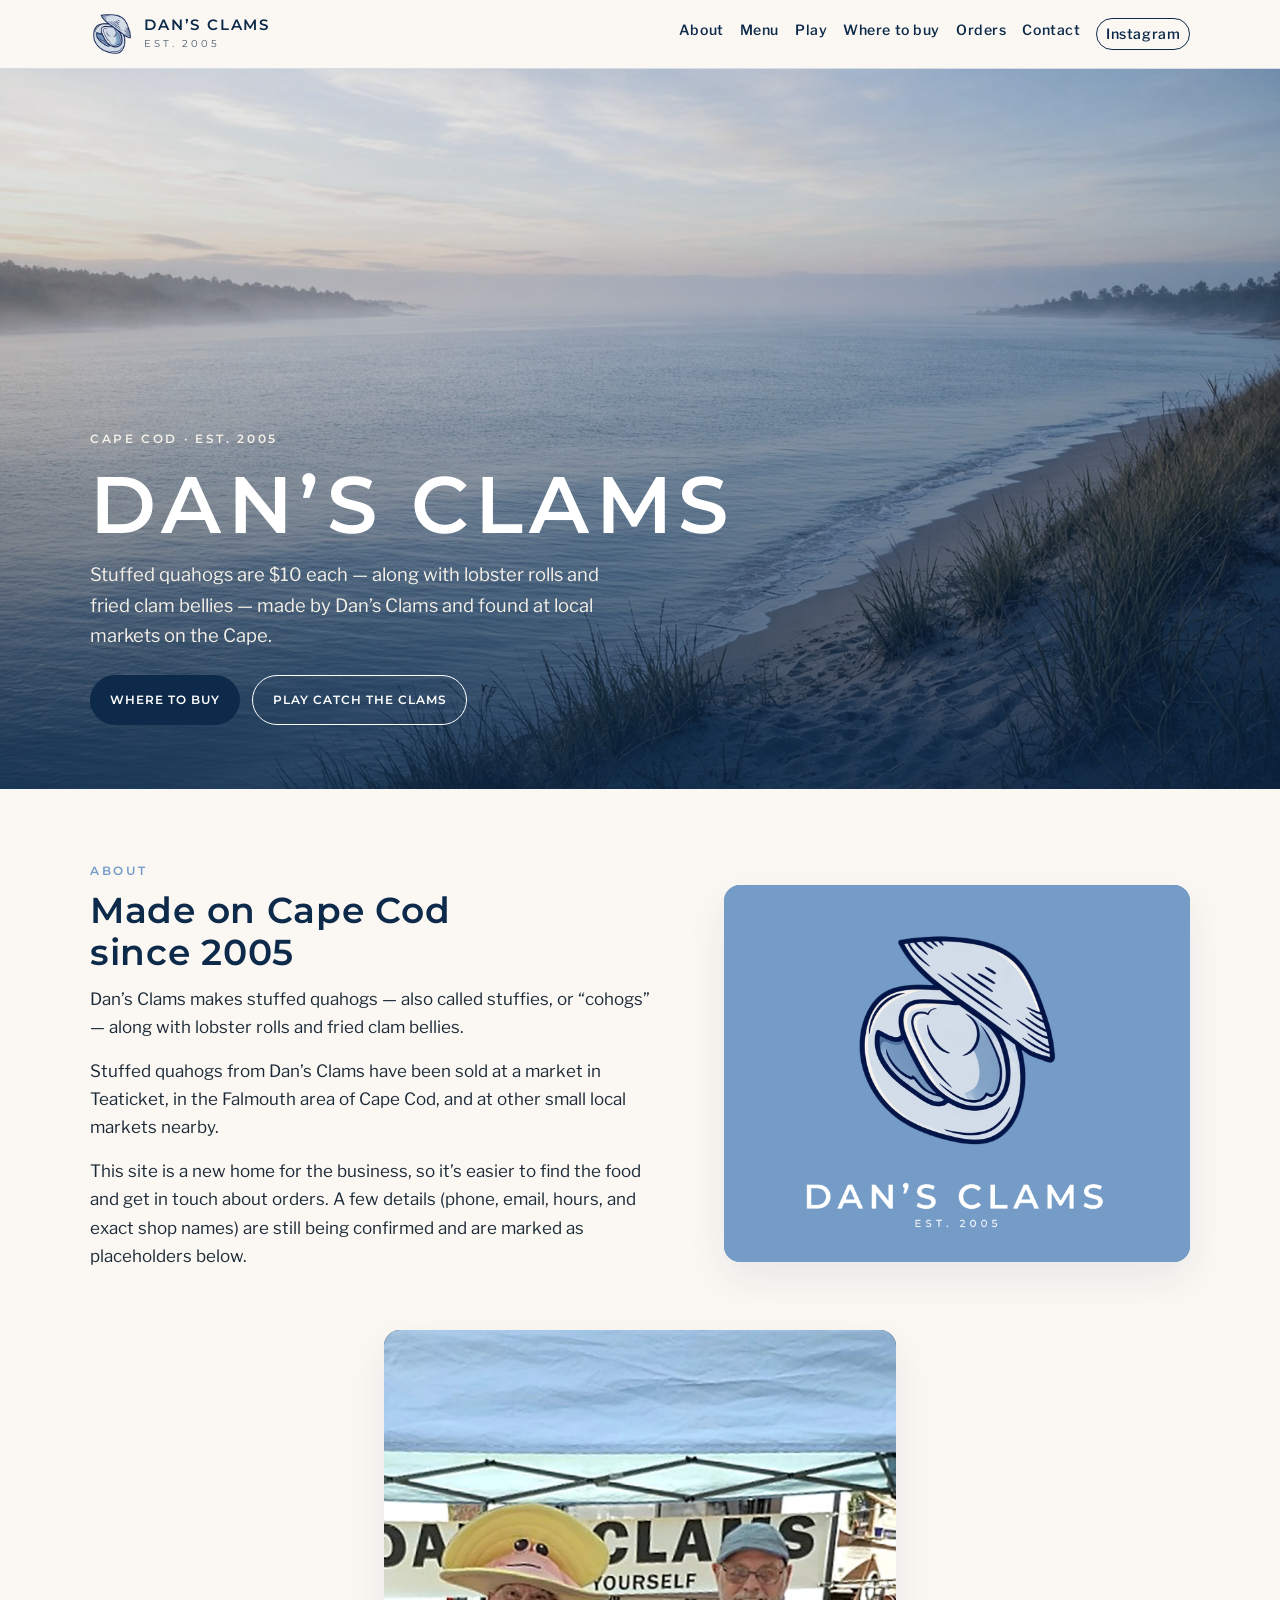
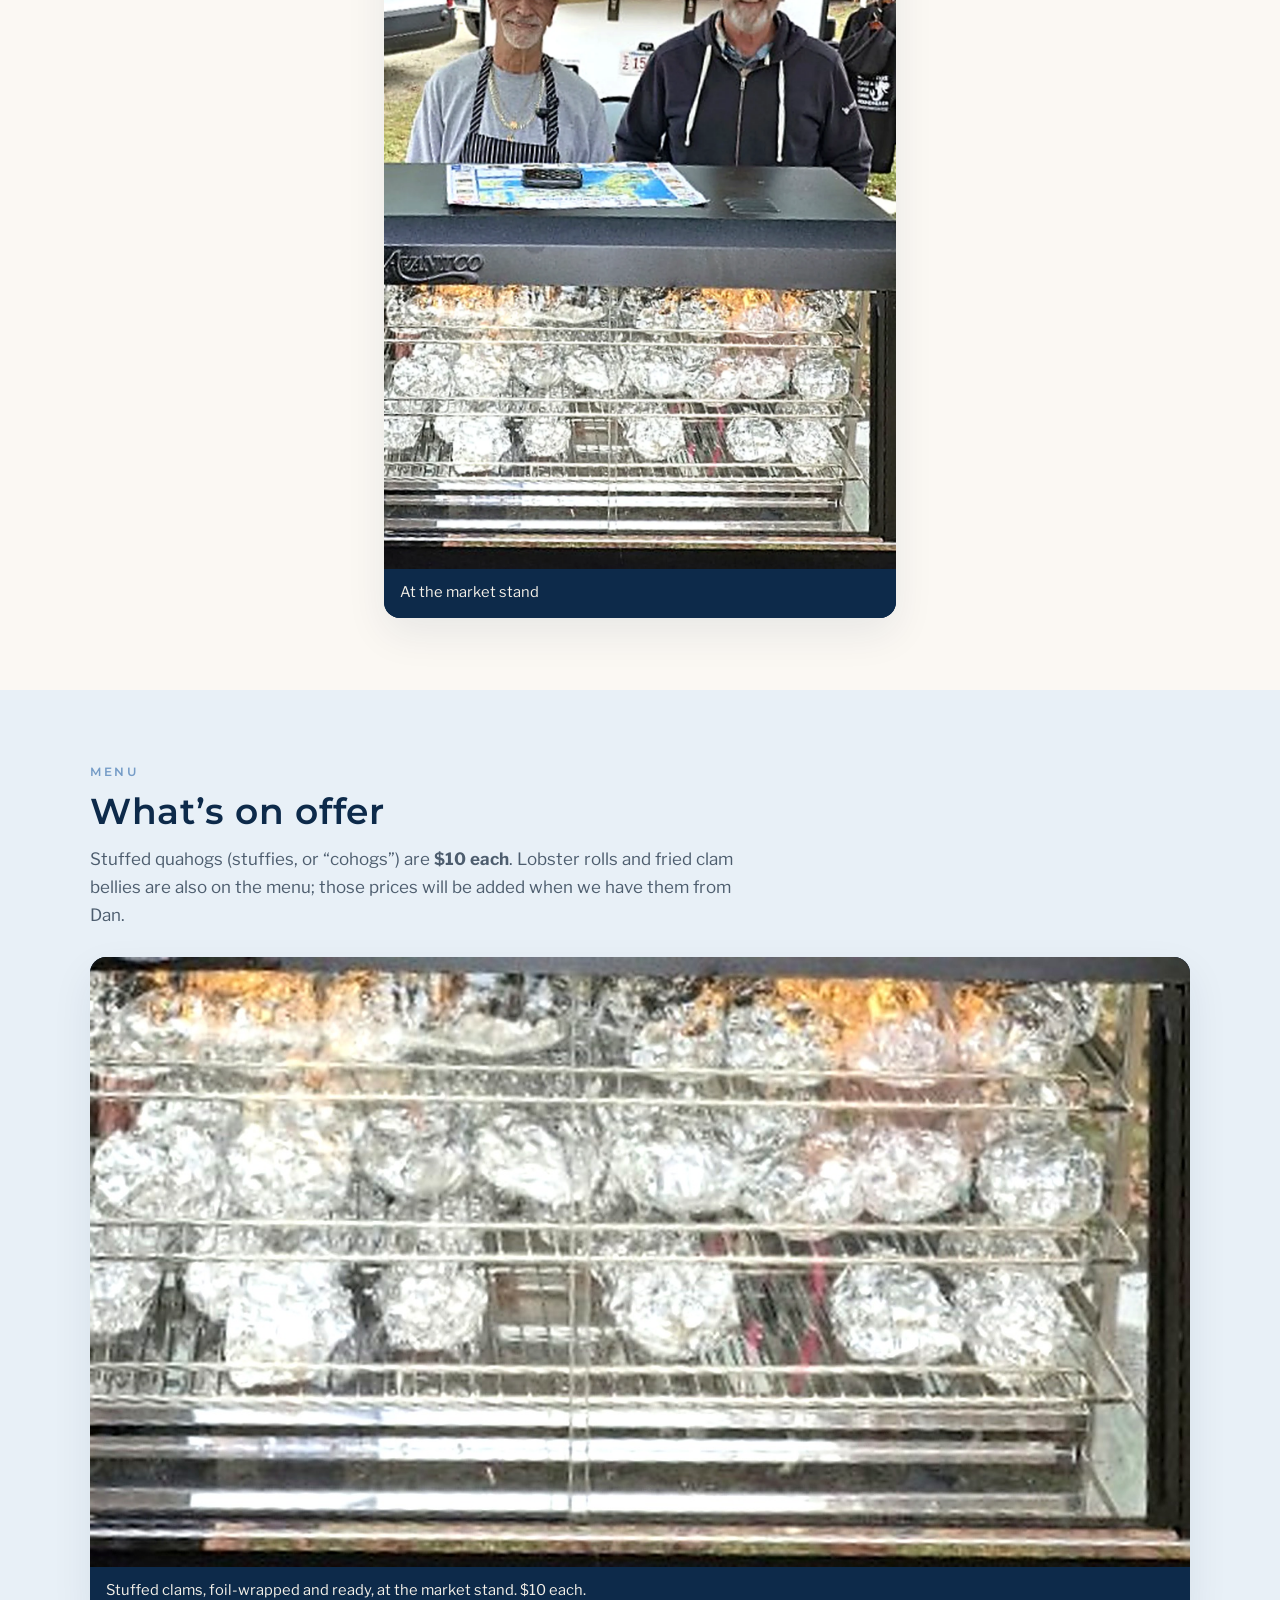
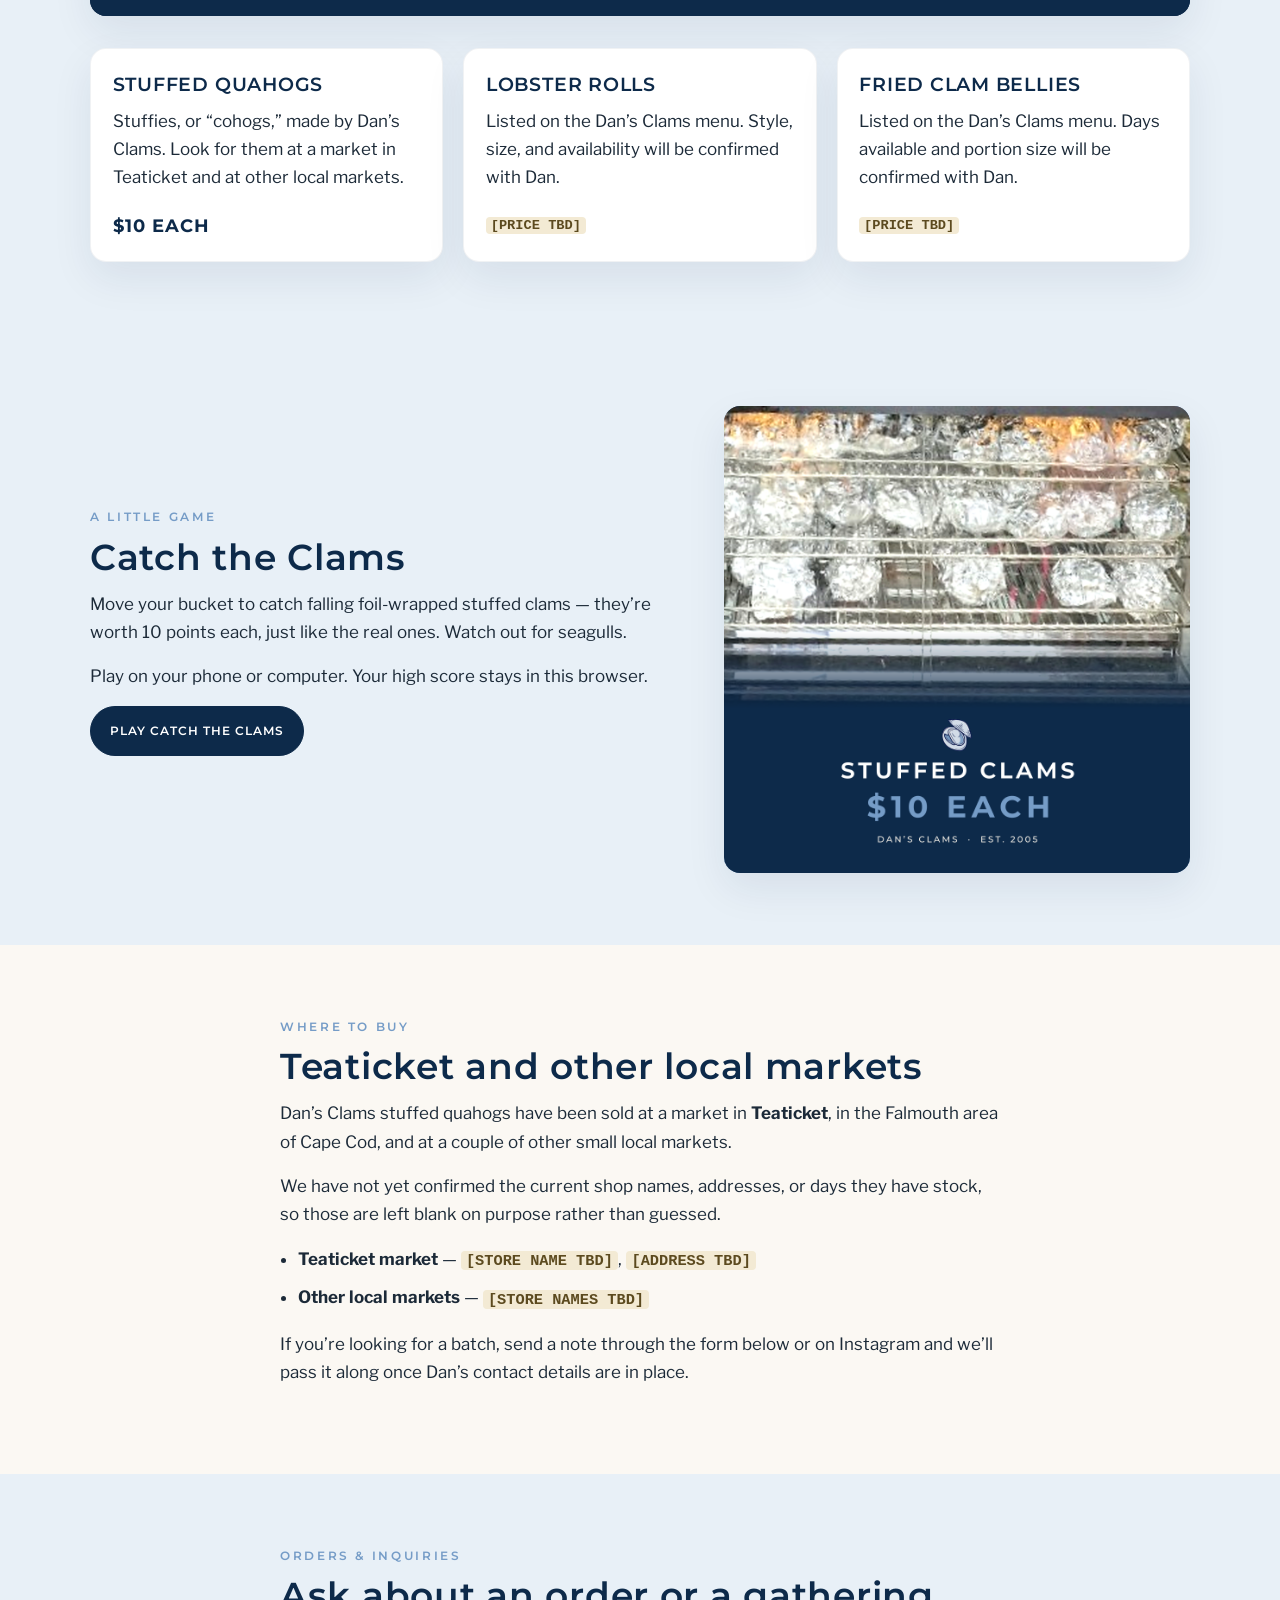
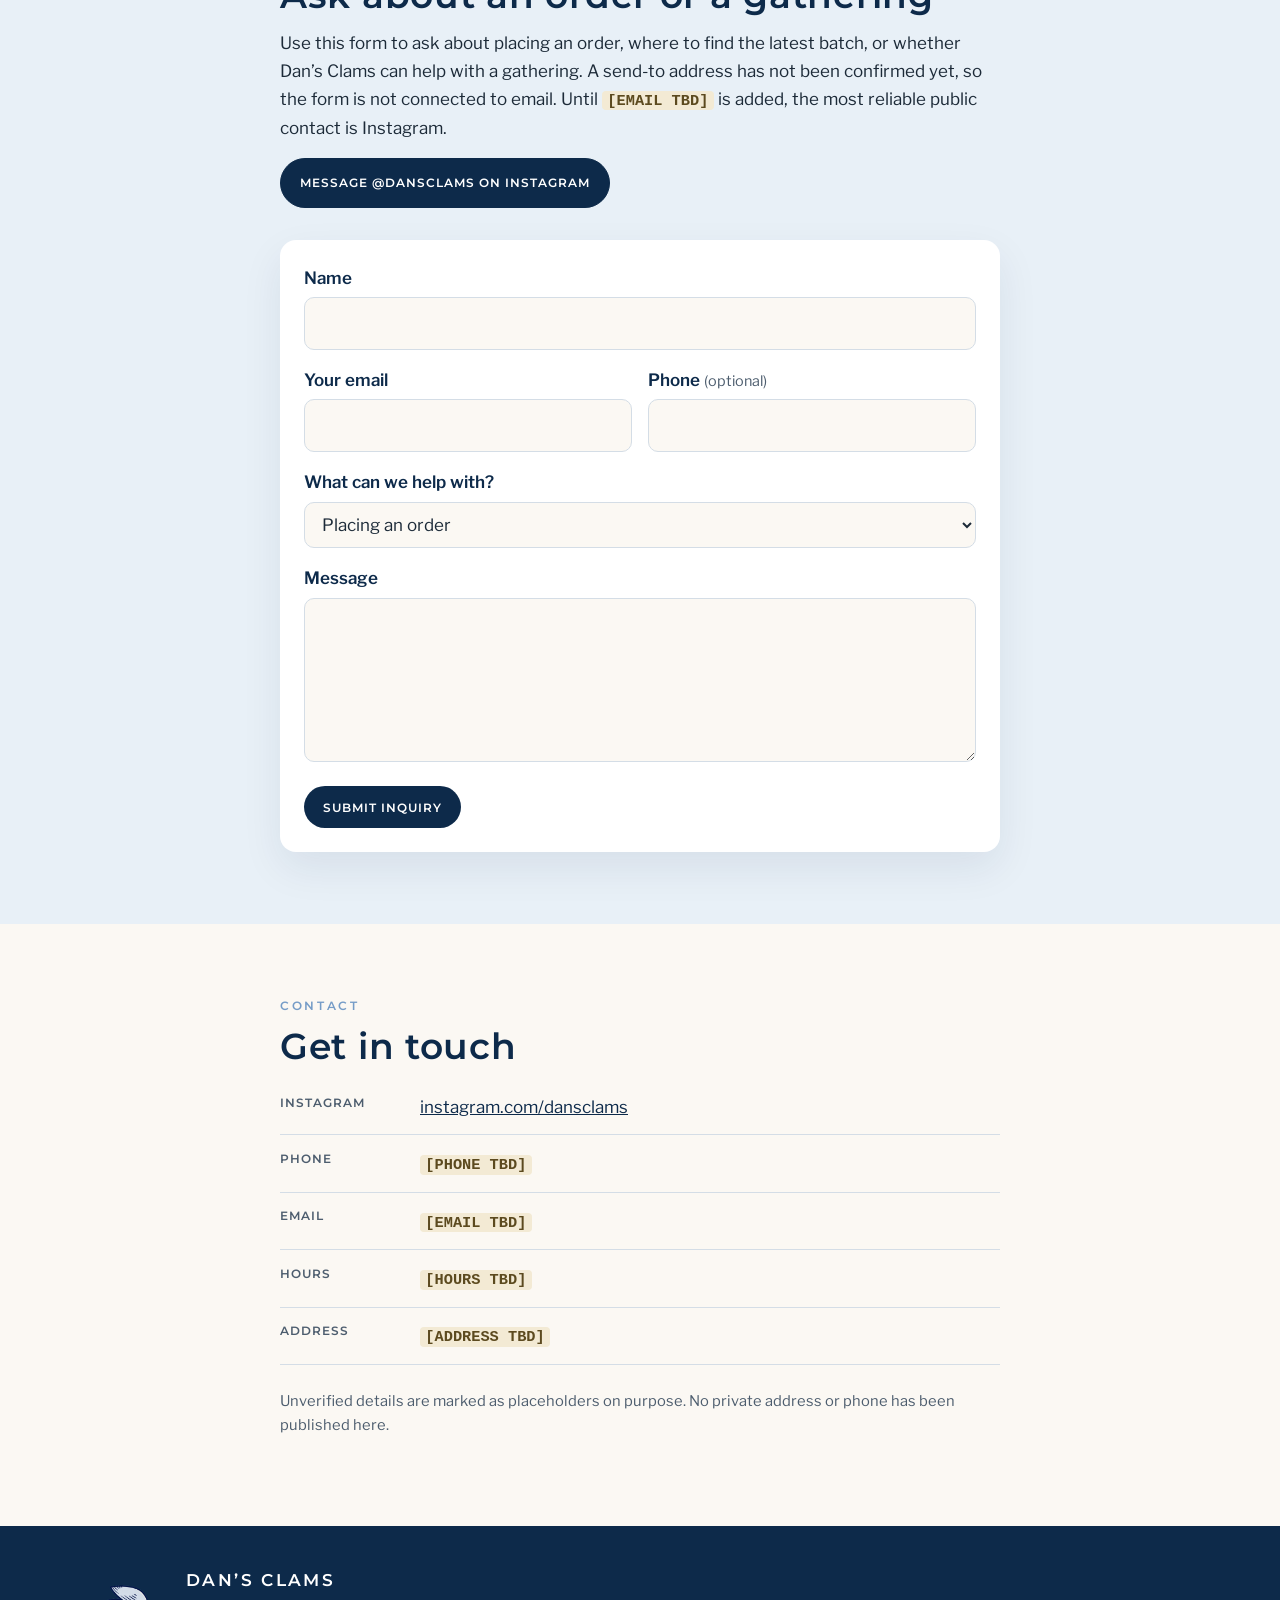
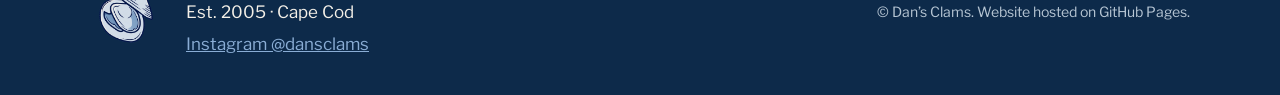
==== commit f593e91f: "Add the full market-stand photo to the About section Cape asked to use the complete stand picture, p" ====
--- a/index.html
+++ b/index.html
@@ -71,6 +71,15 @@
           <img src="assets/brand/png/logo-wordmark-on-blue.png" width="700" height="565" alt="Dan’s Clams logo: a line-drawn open quahog, the name Dan’s Clams, and Est. 2005.">
         </figure>
       </div>
+      <div class="wrap">
+        <figure class="stand-photo">
+          <picture>
+            <source type="image/webp" srcset="assets/photos/stand.webp">
+            <img src="assets/photos/stand.jpg" width="1248" height="2046" alt="The Dan’s Clams market stand under a light-blue tent, with two people behind a heated case of foil-wrapped stuffed clams.">
+          </picture>
+          <figcaption>At the market stand</figcaption>
+        </figure>
+      </div>
     </section>
 
     <section class="section section-alt" id="menu">
--- a/css/styles.css
+++ b/css/styles.css
@@ -379,3 +379,27 @@
   font-size: 0.92rem;
 }
 .play-preview img { width: 100%; height: auto; display: block; }
+
+.stand-photo {
+  margin: 2.75rem auto 0;
+  max-width: 32rem;
+  border-radius: var(--radius);
+  overflow: hidden;
+  box-shadow: var(--shadow);
+  background: var(--navy);
+  scroll-margin-top: calc(var(--header-h) + 0.75rem);
+}
+.stand-photo img,
+.stand-photo picture,
+.stand-photo source {
+  display: block;
+  width: 100%;
+  height: auto;
+}
+.stand-photo figcaption {
+  margin: 0;
+  padding: 0.7rem 1rem 0.85rem;
+  background: var(--navy);
+  color: var(--sand);
+  font-size: 0.92rem;
+}
